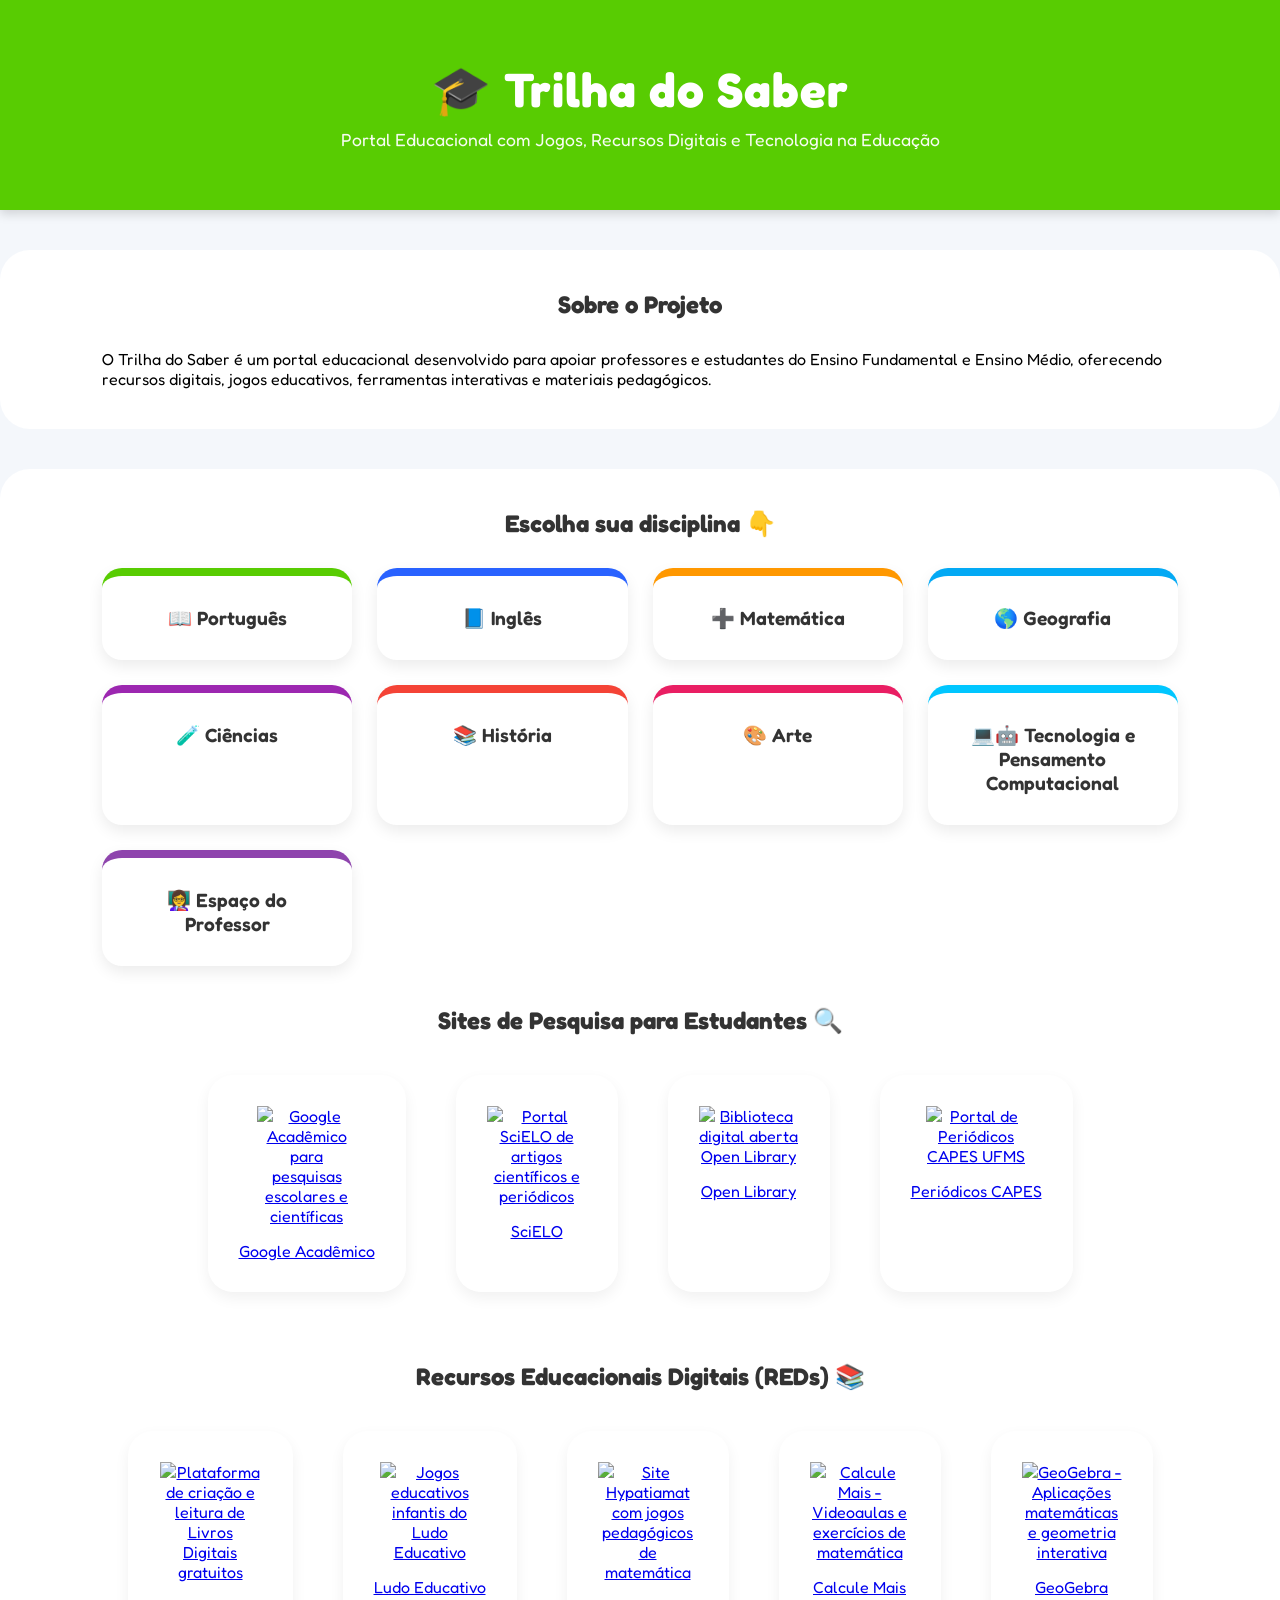
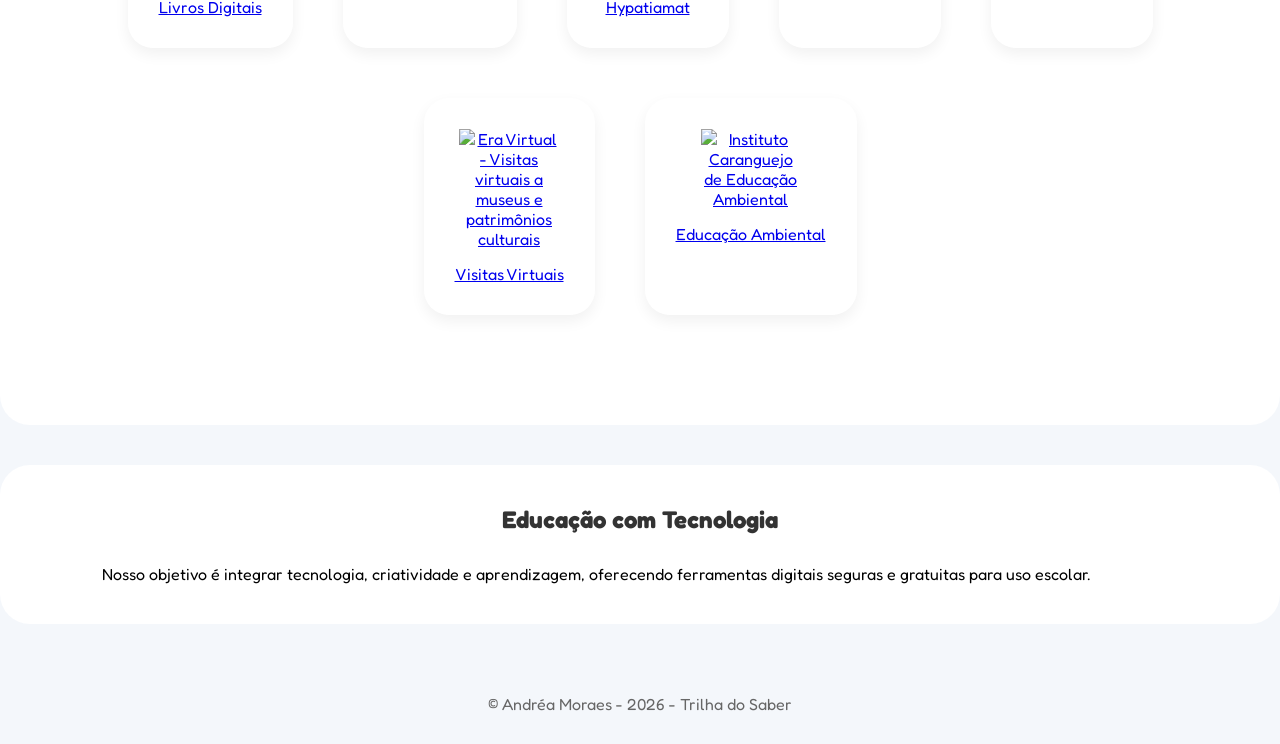
==== index.html @ 9a9b49f4 "Update index.html" ====
<!DOCTYPE html>
<html lang="pt-br">

<head>
    <meta charset="UTF-8">
    <meta name="viewport" content="width=device-width, initial-scale=1.0">

    <title>Trilha do Saber | Jogos Educativos e Recursos para Professores</title>

    <meta name="description" content="Portal educacional Trilha do Saber com jogos educativos, recursos digitais e ferramentas interativas para Ensino Fundamental e Ensino Médio.">
    <meta name="keywords" content="ensino fundamental, ensino medio, jogos educativos, recursos digitais, tecnologia na educação, atividades escolares, portal educacional, materiais pedagogicos">
    <meta name="author" content="Andréa Moraes">

    <!-- Open Graph para redes sociais e WhatsApp -->
    <meta property="og:title" content="Trilha do Saber - Portal Educacional">
    <meta property="og:description" content="Jogos educativos, recursos digitais e tecnologia para professores e alunos do Ensino Fundamental e Médio.">
    <meta property="og:type" content="website">

    <meta name="robots" content="index, follow">

    <link href="https://fonts.googleapis.com/css2?family=Fredoka:wght@400;600&display=swap" rel="stylesheet">
    <link rel="stylesheet" href="style.css">
</head>
  
<body>

<header>
    <h1>🎓 Trilha do Saber</h1>
    <p>Portal Educacional com Jogos, Recursos Digitais e Tecnologia na Educação</p>
</header>

<main> <!-- Adicionado para melhorar a semântica do HTML -->
    <section>
        <h2>Sobre o Projeto</h2>
        <p>
            O Trilha do Saber é um portal educacional desenvolvido para apoiar
            professores e estudantes do Ensino Fundamental e Ensino Médio,
            oferecendo recursos digitais, jogos educativos, ferramentas interativas
            e materiais pedagógicos.
        </p>
    </section>
      
    <section>
        <h2>Escolha sua disciplina 👇</h2>

        <div class="disciplinas">
            <a href="portugues.html" class="botao portugues">📖 Português</a>
            <a href="ingles.html" class="botao ingles">📘 Inglês</a>
            <a href="matematica.html" class="botao matematica">➕ Matemática</a>
            <a href="geografia.html" class="botao geografia">🌎 Geografia</a>
            <a href="ciencias.html" class="botao ciencias">🧪 Ciências</a>
            <a href="historia.html" class="botao historia">📚 História</a>
            <a href="arte.html" class="botao arte">🎨 Arte</a>
            <a href="tecnologia.html" class="botao tecnologia">💻🤖 Tecnologia e Pensamento Computacional</a>
            <a href="professor.html" class="botao professor">👩‍🏫 Espaço do Professor</a>
        </div>

        <h2>Sites de Pesquisa para Estudantes 🔍</h2>

        <div class="recursos">
            <a href="https://scholar.google.com.br/?hl=pt" target="_blank" rel="noopener noreferrer" class="card">
                <img src="img/google.png" alt="Google Acadêmico para pesquisas escolares e científicas">
                <p>Google Acadêmico</p>
            </a>

            <a href="https://www.scielo.org/pt-br/" target="_blank" rel="noopener noreferrer" class="card">
                <img src="img/scielo.png" alt="Portal SciELO de artigos científicos e periódicos">
                <p>SciELO</p>
            </a> 

            <a href="https://openlibrary.org/" target="_blank" rel="noopener noreferrer" class="card">
                <img src="img/open.png" alt="Biblioteca digital aberta Open Library">
                <p>Open Library</p>
            </a> 

            <a href="https://bibliotecas.ufms.br/acervos/periodicos-capes/" target="_blank" rel="noopener noreferrer" class="card">
                <img src="img/periodicos.png" alt="Portal de Periódicos CAPES UFMS">
                <p>Periódicos CAPES</p>
            </a> 
        </div>

        <h2>Recursos Educacionais Digitais (REDs) 📚</h2>

        <div class="recursos">
            <a href="https://www.livrosdigitais.org.br/" target="_blank" rel="noopener noreferrer" class="card">
                <img src="img/livros.png" alt="Plataforma de criação e leitura de Livros Digitais gratuitos">
                <p>Livros Digitais</p>
            </a>

            <a href="https://www.ludoeducativo.com.br/pt/" target="_blank" rel="noopener noreferrer" class="card">
                <img src="img/ludo.png" alt="Jogos educativos infantis do Ludo Educativo">
                <p>Ludo Educativo</p>
            </a> 

            <a href="https://www.hypatiamat.com/index.php/" target="_blank" rel="noopener noreferrer" class="card">
                <img src="img/mat.png" alt="Site Hypatiamat com jogos pedagógicos de matemática">
                <p>Hypatiamat</p>
            </a> 

            <a href="https://calculemais.com.br/" target="_blank" rel="noopener noreferrer" class="card">
                <img src="img/calcule.png" alt="Calcule Mais - Videoaulas e exercícios de matemática">
                <p>Calcule Mais</p>
            </a> 

            <a href="https://www.geogebra.org/" target="_blank" rel="noopener noreferrer" class="card">
                <img src="img/geogebra.png" alt="GeoGebra - Aplicações matemáticas e geometria interativa">
                <p>GeoGebra</p>
            </a> 

            <a href="https://www.eravirtual.org/" target="_blank" rel="noopener noreferrer" class="card">
                <img src="img/virtual.png" alt="Era Virtual - Visitas virtuais a museus e patrimônios culturais">
                <p>Visitas Virtuais</p>
            </a> 

            <a href="https://www.caranguejo.org.br/" target="_blank" rel="noopener noreferrer" class="card">
                <img src="img/caranguejo.png" alt="Instituto Caranguejo de Educação Ambiental">
                <p>Educação Ambiental</p>
            </a> 
        </div>
    </section>

    <section>
        <h2>Educação com Tecnologia</h2>
        <p>
            Nosso objetivo é integrar tecnologia, criatividade e aprendizagem,
            oferecendo ferramentas digitais seguras e gratuitas para uso escolar.
        </p>
    </section>
</main>
  
<footer>
    <p>© Andréa Moraes - 2026 - Trilha do Saber</p>
</footer>

</body>
</html>
---- style.css ----
/* =======================================================
   RESET GERAL
   Remove margens padrão e define fonte principal
======================================================= */

*{
    margin:0;
    padding:0;
    box-sizing:border-box;
    font-family:'Fredoka', sans-serif;
}

body{
    background:#f4f7fb;
}


/* =======================================================
   HEADER (TOPO DA PÁGINA)
======================================================= */

header{
    background:#58cc02; /* verde Duolingo */
    color:white;
    text-align:center;
    padding:60px 20px;
    box-shadow:0 4px 10px rgba(0,0,0,0.15);
}

header h1{
    font-size:3rem;
    font-weight:900;
    letter-spacing:1px;
    margin-bottom:10px;
}

header p{
    font-size:1.1rem;
    opacity:0.95;
}


/* =======================================================
   SEÇÕES GERAIS
======================================================= */

section{
    padding:40px 8%;
    background:white;
    border-radius:30px;
    margin:40px auto;
}

h2{
    margin-bottom:30px;
    text-align:center;
    color:#333;
}


/* =======================================================
   GRID DAS DISCIPLINAS (PÁGINA INICIAL)
======================================================= */

.disciplinas{
    display:grid;
    grid-template-columns:repeat(auto-fit,minmax(220px,1fr));
    gap:25px;
    margin-bottom:40px;
}

.botao{
    display:block;
    background:white;
    padding:30px;
    border-radius:20px;
    text-align:center;
    cursor:pointer;
    transition:0.3s;
    box-shadow:0 6px 15px rgba(0,0,0,0.08);
    font-size:1.2rem;
    font-weight:600;
    text-decoration:none;
    color:#333;
}

.botao:hover{
    transform:translateY(-6px);
    box-shadow:0 12px 25px rgba(0,0,0,0.15);
}


/* =======================================================
   FAIXA COLORIDA SUPERIOR DOS BOTÕES (PÁGINA INICIAL)
======================================================= */

.portugues{ border-top:8px solid #58cc02; }/*  Português */
.matematica{ border-top:8px solid #ff9800; }/* Matemática */
.geografia{ border-top:8px solid #03a9f4; }/*  Geografia */
.ciencias{ border-top:8px solid #9c27b0; }/*  Ciências */
.historia{ border-top:8px solid #f44336; }/*  História */
.arte{ border-top:8px solid #e91e63; }/* Arte */
.ingles{ border-top:8px solid #2962ff; } /* Azul Inglês */
.tecnologia{ border-top:8px solid #00c6ff; }  /* Tecnologia */
.professor{ border-top:8px solid #8e44ad; /* Espaço do Professor */
}
 

/* =======================================================
   LINKS INTERNOS DAS DISCIPLINAS
======================================================= */

.links{
    display:flex;
    flex-direction:column;
    gap:12px;
}

.links a{
    background:#00c6ff;
    padding:10px 14px;
    border-radius:15px;
    text-decoration:none;
    transition:0.3s;
    display:block;
}


.links a small{
    font-weight:400;
    font-size:0.8rem;
    display:block;
}


.titulo-link{
    display:block;
    font-weight:700;
    font-size:0.95rem;
    margin-bottom:3px;
    color:#003c8f;
}

.descricao-link{
    display:block;
    font-size:0.75rem;
    opacity:0.9;
    color:white;
}

/* =======================================================
   CORES AUTOMÁTICAS POR DISCIPLINA
   (funciona com <body class="nome-da-disciplina">)
======================================================= */


/* ---------- COR DO HEADER ---------- */

body.portugues header{ background:#58cc02; color:white; }
body.matematica header{ background:#ff9800; color:white; }
body.geografia header{ background:#03a9f4; color:white; }
body.ciencias header{ background:#9c27b0; color:white; }
body.historia header{ background:#f44336; color:white; }
body.arte header{ background:#e91e63; color:white; }
body.ingles header{ background:#2962ff; color:white; }
body.tecnologia header{
    background:linear-gradient(135deg,#00c6ff,#7ee8fa);
    color:#003344; }
body.professor header{
    background:#8e44ad;
    color:white; }


/* ---------- COR DOS BOTÕES INTERNOS ---------- */

/* =======================================================
   CORES POR SEÇÃO (DENTRO DA MATEMÁTICA)
======================================================= */

/* JOGOS E ATIVIDADES */
body.matematica .categoria.jogos {
    border-top: 8px solid #ff9800;
}

body.matematica .categoria.jogos .links a {
    background: #ff9800;
}

body.matematica .categoria.jogos .links a:hover {
    background: #e68900;
}


/* TABUADA */
body.matematica .categoria.tabuada {
    border-top: 8px solid #4caf50;
}

body.matematica .categoria.tabuada .links a {
    background: #4caf50;
}

body.matematica .categoria.tabuada .links a:hover {
    background: #3d8b40;
}


/* SEQUÊNCIA NUMÉRICA */
body.matematica .categoria.sequencia {
    border-top: 8px solid #2196f3;
}

body.matematica .categoria.sequencia .links a {
    background: #2196f3;
}

body.matematica .categoria.sequencia .links a:hover {
    background: #1976d2;
}


/* TÍTULOS COLORIDOS (opcional, mas recomendado) */
body.matematica .categoria.jogos h3 { color: #ff9800; }
body.matematica .categoria.tabuada h3 { color: #4caf50; }
body.matematica .categoria.sequencia h3 { color: #2196f3; }

body.portugues .links a{ background:#58cc02; }
body.portugues .links a:hover{ background:#46a302; }

body.matematica .links a{ background:#ff9800; }
body.matematica .links a:hover{ background:#e68900; }

body.geografia .links a{ background:#03a9f4; }
body.geografia .links a:hover{ background:#0288d1; }

body.ciencias .links a{ background:#9c27b0; }
body.ciencias .links a:hover{ background:#7b1fa2; }

body.historia .links a{ background:#f44336; }
body.historia .links a:hover{ background:#d32f2f; }

body.arte .links a{ background:#e91e63; }
body.arte .links a:hover{ background:#c2185b; }

body.ingles .links a{ background:#2962ff; }
body.ingles .links a:hover{ background:#0039cb; }

body.tecnologia .links a{ 
    background:#00c6ff; 
}

body.tecnologia .links a:hover{ 
    background:#0093c4; 
}

body.professor .links a{
    background:#8e44ad;
}

body.professor .links a:hover{
    background:#6a1b9a;
}

/* =======================================================
   FERRAMENTAS INTERATIVAS (CARDS)
======================================================= */

.ferramentas{
    display:flex;
    justify-content:center;
    gap:50px;
    margin-top:30px;
    margin-bottom:70px;
    flex-wrap:wrap;
}

/* =======================================================
   CARD MODERNO (combinando os dois estilos)
======================================================= */
.card {
    background: rgba(255, 255, 255, 0.08); /* fundo semi-transparente */
    backdrop-filter: blur(10px);          /* desfoque do fundo atrás do card */
    border-radius: 25px;                  /* cantos arredondados */
    padding: 30px;                         /* espaço interno do card */
    text-align: center;                     /* centraliza texto e conteúdo */
    transition: 0.3s;                       /* animação suave em hover */
    border: 1px solid rgba(255,255,255,0.1); /* borda leve transparente */
    display: flex;                          /* flexbox para organizar conteúdo verticalmente */
    flex-direction: column;                 /* itens do card em coluna */
    align-items: center;                    /* centraliza horizontalmente os itens */
    box-shadow: 0 6px 15px rgba(0,0,0,0.06); /* sombra sutil para profundidade */
}

/* =======================================================
   EFEITO HOVER DO CARD
======================================================= */
.card:hover {
    transform: translateY(-10px) scale(1.02); /* levanta e aumenta levemente */
    background: rgba(255,255,255,0.15);       /* aumenta opacidade do fundo ao passar o mouse */
}

/* =======================================================
   ÍCONE DO CARD (usando <span>)
======================================================= */
.card span { 
    font-size: 3rem;    /* tamanho grande do ícone */
    display: block;     /* transforma em bloco para ocupar linha inteira */
    margin-bottom: 15px; /* espaço entre ícone e título */
}

/* =======================================================
   IMAGENS DENTRO DO CARD (opcional, se houver <img>)
======================================================= */
.card img {
    width: 100px;       /* largura fixa da imagem */
    margin-bottom: 15px; /* espaço entre imagem e título */
}

/* =======================================================
   TÍTULO DO CARD (<h3>)
======================================================= */
.card h3 {
    margin-bottom: 10px; /* espaço entre título e links */
    font-size: 1.2rem;   /* tamanho do texto do título */
    font-weight: 600;    /* negrito leve para destaque */
}




/* =======================================================
   RECURSOS EDUCACIONAIS DIGITAIS (REDs)
   Mantém o mesmo padrão visual
======================================================= */

.recursos{
    display:flex;
    justify-content:center;
    gap:50px;
    margin-top:40px;
    margin-bottom:70px;
    flex-wrap:wrap;
}



/* =======================================================
   CARDS DE MAPAS (VERSÃO OTIMIZADA)
======================================================= */

.cards-mapas{
    display:flex;
    gap:20px;
    flex-wrap:wrap;
    justify-content:center;
    margin-top:15px;
}

/* CARD INDIVIDUAL */
.card-mapa{
    background:#fff;
    padding:15px;
    border-radius:15px;
    box-shadow:0 8px 20px rgba(0,0,0,0.08);
    width:300px;
    text-align:center;
    transition:0.3s;
}

.card-mapa:hover{
    transform:translateY(-8px);
    box-shadow:0 15px 30px rgba(0,0,0,0.18);
}

/* IMAGEM DO CARD */
.card-mapa img{
    width:100%;
    border-radius:10px;
    margin-bottom:10px;
}

/* TÍTULO DO CARD */
.card-mapa h4{
    margin-bottom:10px;
    color:#333;
    font-size:1.1rem;
}

/* =======================================================
   BOTÃO DE DOWNLOAD (ESTILO MODERNO)
======================================================= */

.botao-download{
    display:inline-block;
    margin-top:10px;
    padding:12px 18px;
    background:linear-gradient(135deg,#03a9f4,#0288d1);
    color:#fff;
    border-radius:30px;
    text-decoration:none;
    font-weight:bold;
    transition:0.3s;
    box-shadow:0 5px 15px rgba(3,169,244,0.3);
}

.botao-download:hover{
    transform:scale(1.05);
    background:linear-gradient(135deg,#0288d1,#01579b);
}


/* =======================================================
   FOOTER
======================================================= */

footer{
    text-align:center;
    padding:30px;
    color:#666;
}



/* =======================================================
   AJUSTES PARA CELULAR
======================================================= */

@media (max-width:600px){

    header h1{
        font-size:2rem;
    }

    section{
        padding:30px 5%;
    }

    .botao{
        padding:20px;
        font-size:1rem;
    }

}
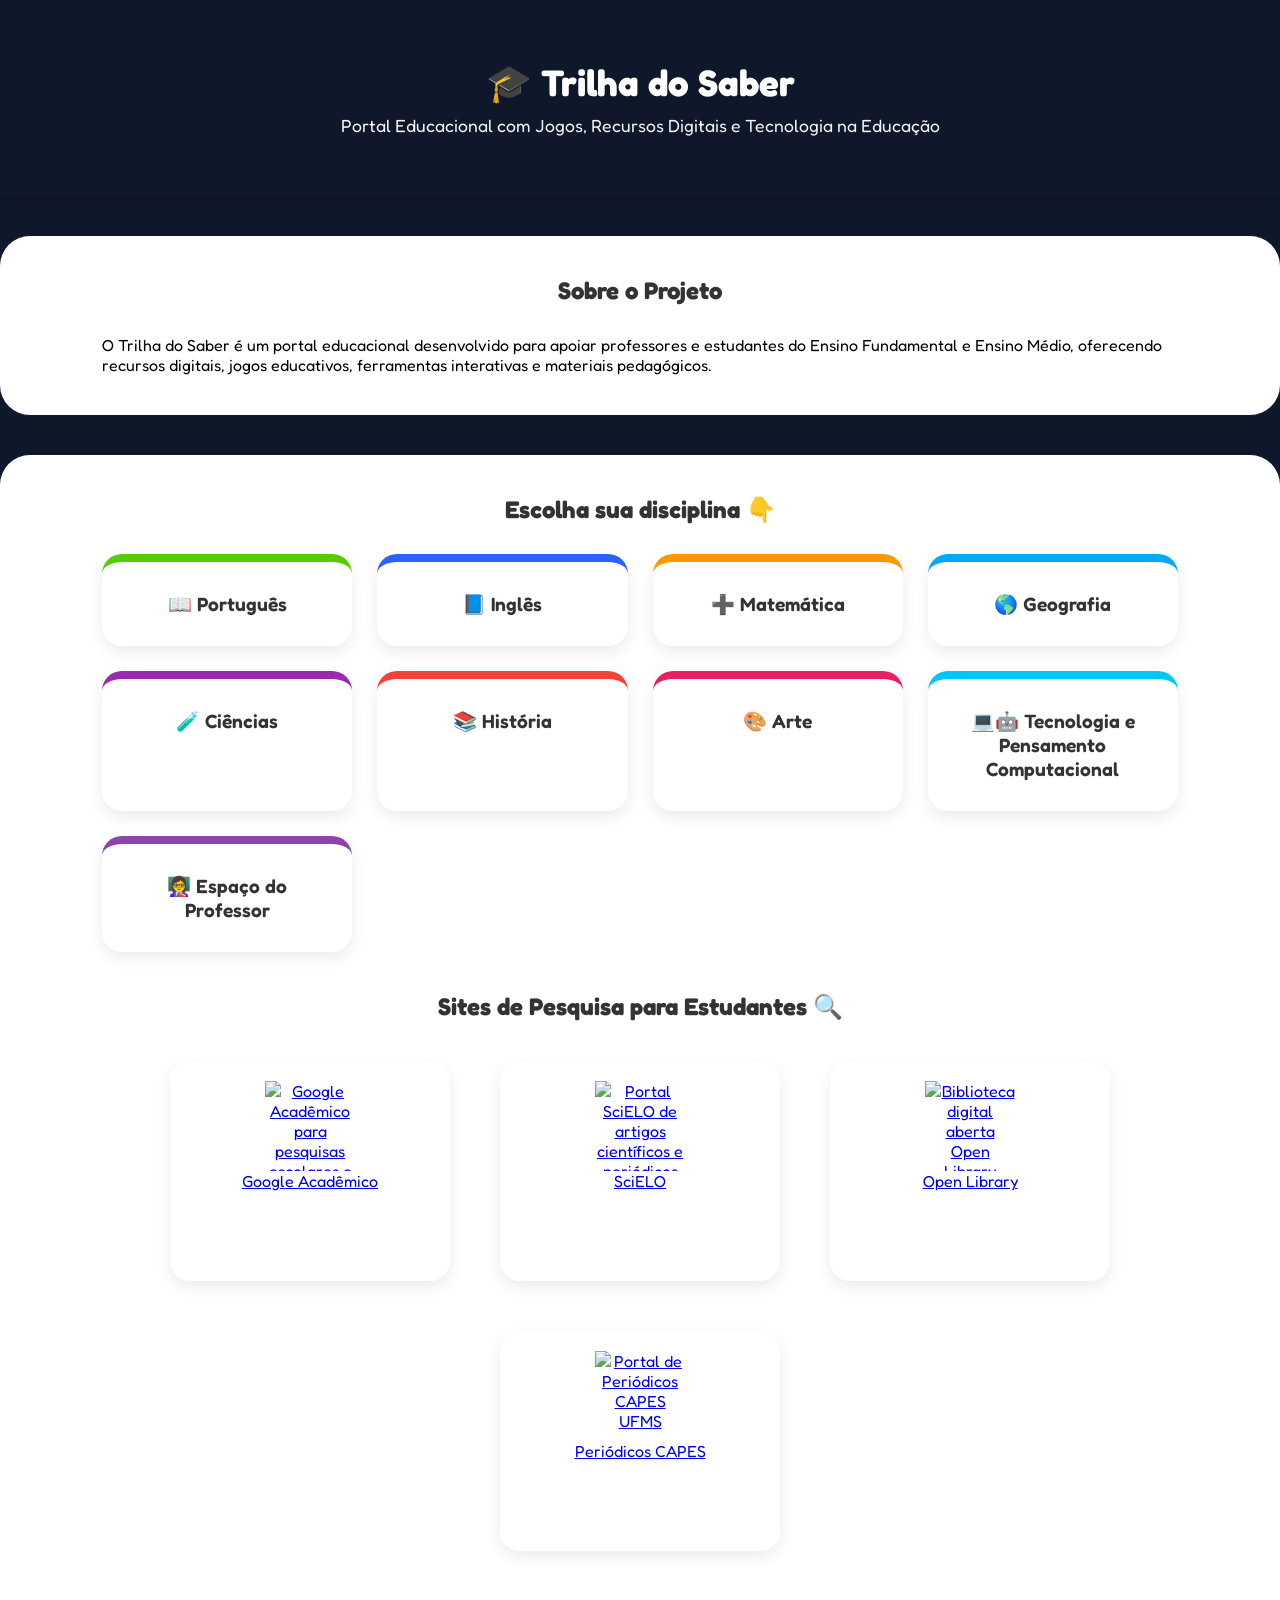
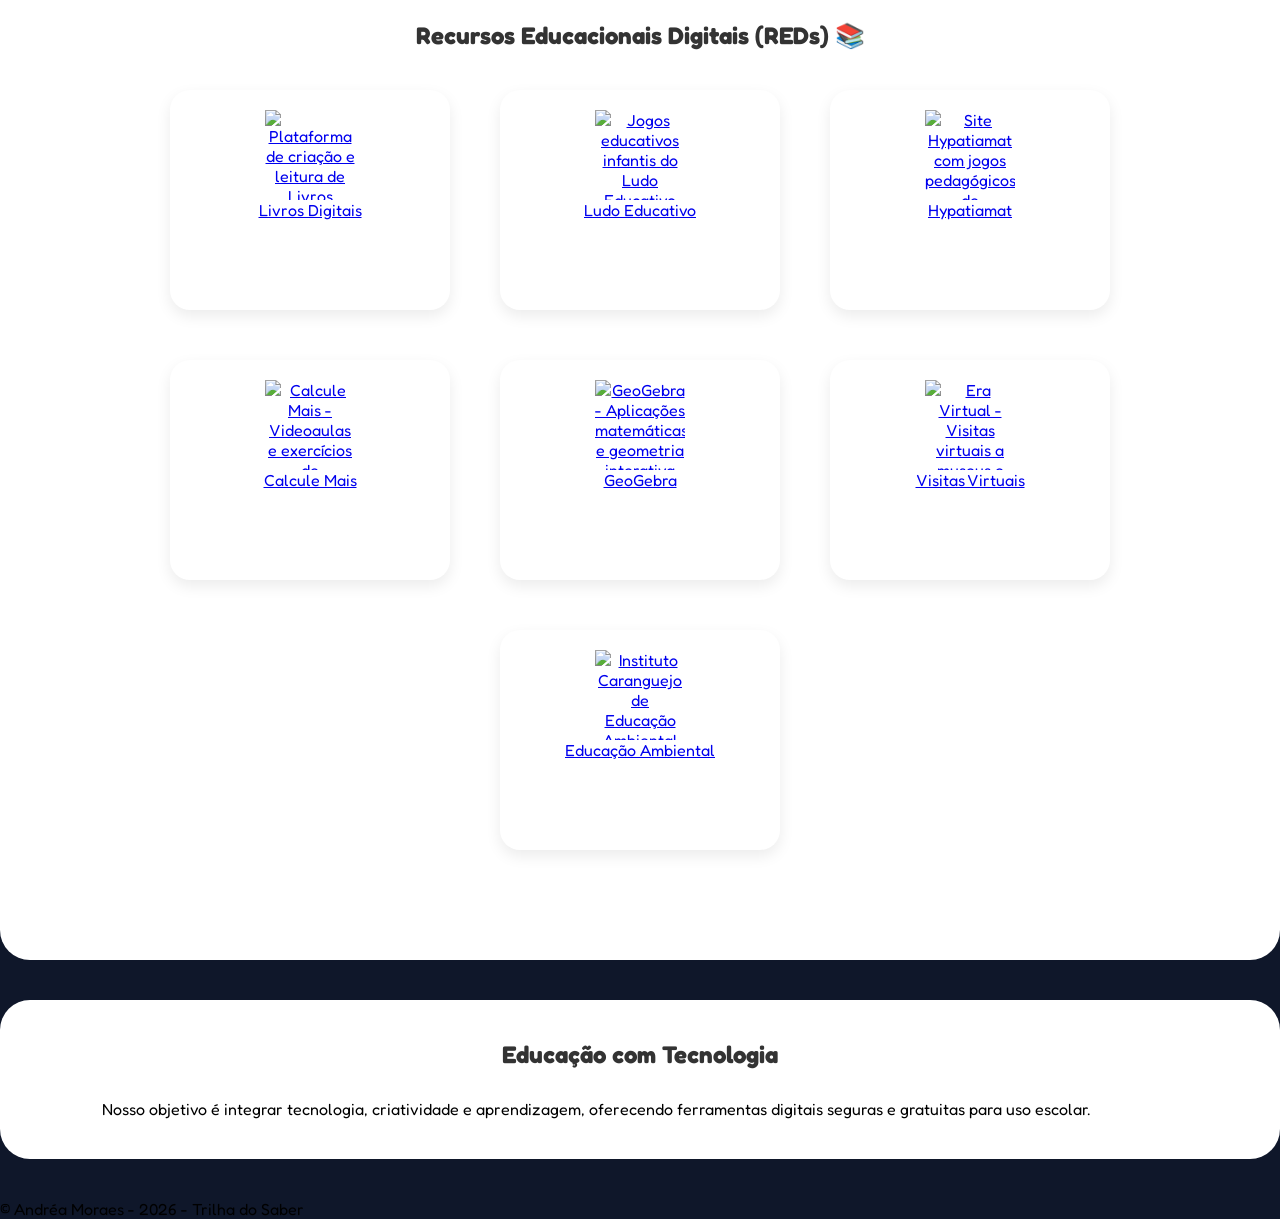
==== commit 88128d4f: "Update index.html" ====
--- a/index.html
+++ b/index.html
@@ -119,13 +119,14 @@
         </div>
     </section>
 
-    <section>
-        <h2>Educação com Tecnologia</h2>
-        <p>
-            Nosso objetivo é integrar tecnologia, criatividade e aprendizagem,
-            oferecendo ferramentas digitais seguras e gratuitas para uso escolar.
-        </p>
-    </section>
+  <section>
+    <h2>Educação com Tecnologia</h2>
+    <p class="texto-centralizado">
+        Nosso objetivo é integrar tecnologia, criatividade e aprendizagem,
+        oferecendo ferramentas digitais seguras e gratuitas para uso escolar.
+    </p>
+</section>
+    
 </main>
   
 <footer>
--- a/style.css
+++ b/style.css
@@ -1,443 +1,281 @@
 /* =======================================================
-   RESET GERAL
-   Remove margens padrão e define fonte principal
-======================================================= */
-
-*{
-    margin:0;
-    padding:0;
-    box-sizing:border-box;
-    font-family:'Fredoka', sans-serif;
-}
-
-body{
-    background:#f4f7fb;
-}
-
-
-/* =======================================================
-   HEADER (TOPO DA PÁGINA)
-======================================================= */
-
-header{
-    background:#58cc02; /* verde Duolingo */
-    color:white;
-    text-align:center;
-    padding:60px 20px;
-    box-shadow:0 4px 10px rgba(0,0,0,0.15);
-}
-
-header h1{
-    font-size:3rem;
-    font-weight:900;
-    letter-spacing:1px;
-    margin-bottom:10px;
-}
-
-header p{
-    font-size:1.1rem;
-    opacity:0.95;
-}
-
-
-/* =======================================================
-   SEÇÕES GERAIS
-======================================================= */
-
-section{
-    padding:40px 8%;
-    background:white;
-    border-radius:30px;
-    margin:40px auto;
-}
-
-h2{
-    margin-bottom:30px;
-    text-align:center;
-    color:#333;
-}
-
-
-/* =======================================================
-   GRID DAS DISCIPLINAS (PÁGINA INICIAL)
-======================================================= */
-
-.disciplinas{
-    display:grid;
-    grid-template-columns:repeat(auto-fit,minmax(220px,1fr));
-    gap:25px;
-    margin-bottom:40px;
-}
-
-.botao{
-    display:block;
-    background:white;
-    padding:30px;
-    border-radius:20px;
-    text-align:center;
-    cursor:pointer;
-    transition:0.3s;
-    box-shadow:0 6px 15px rgba(0,0,0,0.08);
-    font-size:1.2rem;
-    font-weight:600;
-    text-decoration:none;
-    color:#333;
-}
-
-.botao:hover{
-    transform:translateY(-6px);
-    box-shadow:0 12px 25px rgba(0,0,0,0.15);
-}
-
-
-/* =======================================================
-   FAIXA COLORIDA SUPERIOR DOS BOTÕES (PÁGINA INICIAL)
-======================================================= */
-
-.portugues{ border-top:8px solid #58cc02; }/*  Português */
-.matematica{ border-top:8px solid #ff9800; }/* Matemática */
-.geografia{ border-top:8px solid #03a9f4; }/*  Geografia */
-.ciencias{ border-top:8px solid #9c27b0; }/*  Ciências */
-.historia{ border-top:8px solid #f44336; }/*  História */
-.arte{ border-top:8px solid #e91e63; }/* Arte */
-.ingles{ border-top:8px solid #2962ff; } /* Azul Inglês */
-.tecnologia{ border-top:8px solid #00c6ff; }  /* Tecnologia */
-.professor{ border-top:8px solid #8e44ad; /* Espaço do Professor */
-}
- 
-
-/* =======================================================
-   LINKS INTERNOS DAS DISCIPLINAS
-======================================================= */
-
-.links{
-    display:flex;
-    flex-direction:column;
-    gap:12px;
-}
-
-.links a{
-    background:#00c6ff;
-    padding:10px 14px;
-    border-radius:15px;
-    text-decoration:none;
-    transition:0.3s;
-    display:block;
-}
-
-
-.links a small{
-    font-weight:400;
-    font-size:0.8rem;
-    display:block;
-}
-
-
-.titulo-link{
-    display:block;
-    font-weight:700;
-    font-size:0.95rem;
-    margin-bottom:3px;
-    color:#003c8f;
-}
-
-.descricao-link{
-    display:block;
-    font-size:0.75rem;
-    opacity:0.9;
-    color:white;
-}
-
-/* =======================================================
-   CORES AUTOMÁTICAS POR DISCIPLINA
-   (funciona com <body class="nome-da-disciplina">)
-======================================================= */
-
-
-/* ---------- COR DO HEADER ---------- */
-
-body.portugues header{ background:#58cc02; color:white; }
-body.matematica header{ background:#ff9800; color:white; }
-body.geografia header{ background:#03a9f4; color:white; }
-body.ciencias header{ background:#9c27b0; color:white; }
-body.historia header{ background:#f44336; color:white; }
-body.arte header{ background:#e91e63; color:white; }
-body.ingles header{ background:#2962ff; color:white; }
-body.tecnologia header{
-    background:linear-gradient(135deg,#00c6ff,#7ee8fa);
-    color:#003344; }
-body.professor header{
-    background:#8e44ad;
-    color:white; }
-
-
-/* ---------- COR DOS BOTÕES INTERNOS ---------- */
-
-/* =======================================================
-   CORES POR SEÇÃO (DENTRO DA MATEMÁTICA)
-======================================================= */
-
-/* JOGOS E ATIVIDADES */
-body.matematica .categoria.jogos {
-    border-top: 8px solid #ff9800;
-}
-
-body.matematica .categoria.jogos .links a {
-    background: #ff9800;
-}
-
-body.matematica .categoria.jogos .links a:hover {
-    background: #e68900;
-}
-
-
-/* TABUADA */
-body.matematica .categoria.tabuada {
-    border-top: 8px solid #4caf50;
-}
-
-body.matematica .categoria.tabuada .links a {
-    background: #4caf50;
-}
-
-body.matematica .categoria.tabuada .links a:hover {
-    background: #3d8b40;
-}
-
-
-/* SEQUÊNCIA NUMÉRICA */
-body.matematica .categoria.sequencia {
-    border-top: 8px solid #2196f3;
-}
-
-body.matematica .categoria.sequencia .links a {
-    background: #2196f3;
-}
-
-body.matematica .categoria.sequencia .links a:hover {
-    background: #1976d2;
-}
-
-
-/* TÍTULOS COLORIDOS (opcional, mas recomendado) */
-body.matematica .categoria.jogos h3 { color: #ff9800; }
-body.matematica .categoria.tabuada h3 { color: #4caf50; }
-body.matematica .categoria.sequencia h3 { color: #2196f3; }
-
-body.portugues .links a{ background:#58cc02; }
-body.portugues .links a:hover{ background:#46a302; }
-
-body.matematica .links a{ background:#ff9800; }
-body.matematica .links a:hover{ background:#e68900; }
-
-body.geografia .links a{ background:#03a9f4; }
-body.geografia .links a:hover{ background:#0288d1; }
-
-body.ciencias .links a{ background:#9c27b0; }
-body.ciencias .links a:hover{ background:#7b1fa2; }
-
-body.historia .links a{ background:#f44336; }
-body.historia .links a:hover{ background:#d32f2f; }
-
-body.arte .links a{ background:#e91e63; }
-body.arte .links a:hover{ background:#c2185b; }
-
-body.ingles .links a{ background:#2962ff; }
-body.ingles .links a:hover{ background:#0039cb; }
-
-body.tecnologia .links a{ 
-    background:#00c6ff; 
-}
-
-body.tecnologia .links a:hover{ 
-    background:#0093c4; 
-}
-
-body.professor .links a{
-    background:#8e44ad;
-}
-
-body.professor .links a:hover{
-    background:#6a1b9a;
-}
-
-/* =======================================================
-   FERRAMENTAS INTERATIVAS (CARDS)
-======================================================= */
-
-.ferramentas{
-    display:flex;
-    justify-content:center;
-    gap:50px;
-    margin-top:30px;
-    margin-bottom:70px;
-    flex-wrap:wrap;
-}
-
-/* =======================================================
-   CARD MODERNO (combinando os dois estilos)
-======================================================= */
+   DESIGN SYSTEM (VARIÁVEIS)
+======================================================= */
+
+:root {
+    --portugues: #58cc02;
+    --matematica: #ff9800;
+    --geografia: #03a9f4;
+    --ciencias: #9c27b0;
+    --historia: #f44336;
+    --arte: #e91e63;
+    --ingles: #2962ff;
+    --tecnologia: #00c6ff;
+    --professor: #8e44ad;
+
+    --text-dark: #333;
+    --text-light: #fff;
+    --bg: #0f172a;
+    --card-shadow: 0 6px 15px rgba(0,0,0,0.08);
+}
+
+/* =======================================================
+   RESET
+======================================================= */
+
+* {
+    margin: 0;
+    padding: 0;
+    box-sizing: border-box;
+    font-family: 'Fredoka', sans-serif;
+}
+
+body {
+    background: var(--bg);
+}
+
+/* =======================================================
+   HEADER
+======================================================= */
+
+header {
+    color: var(--text-light);
+    text-align: center;
+    padding: 60px 20px;
+    box-shadow: 0 4px 10px rgba(0,0,0,0.15);
+}
+
+header h1 {
+    margin-bottom: 10px;
+    font-size: 2.3rem;
+}
+
+header p {
+    font-size: 1.1rem;
+    opacity: 0.95;
+}
+
+/* cores dinâmicas do header */
+body.portugues header { background: var(--portugues); }
+body.matematica header { background: var(--matematica); }
+body.geografia header { background: var(--geografia); }
+body.ciencias header { background: var(--ciencias); }
+body.historia header { background: var(--historia); }
+body.arte header { background: var(--arte); }
+body.ingles header { background: var(--ingles); }
+body.tecnologia header {
+    background: linear-gradient(135deg, var(--tecnologia), #7ee8fa);
+    color: #003344;
+}
+body.professor header { background: var(--professor); }
+
+/* =======================================================
+   INTRO SEO
+======================================================= */
+
+.intro-seo {
+    max-width: 850px;
+    margin: 30px auto 40px;
+    padding: 0 20px;
+    text-align: center;
+    font-size: 17px;
+    line-height: 1.7;
+    color: #555;
+}
+
+/* =======================================================
+   SEÇÕES
+======================================================= */
+
+section {
+    padding: 40px 8%;
+    background: #fff;
+    border-radius: 30px;
+    margin: 40px auto;
+}
+
+h2 {
+    margin-bottom: 30px;
+    text-align: center;
+    color: var(--text-dark);
+}
+
+/* =======================================================
+   GRID DISCIPLINAS
+======================================================= */
+
+.disciplinas {
+    display: grid;
+    grid-template-columns: repeat(auto-fit, minmax(220px, 1fr));
+    gap: 25px;
+    margin-bottom: 40px;
+}
+
+/* BOTÃO PRINCIPAL */
+.botao {
+    display: block;
+    background: #fff;
+    padding: 30px;
+    border-radius: 20px;
+    text-align: center;
+    cursor: pointer;
+    transition: 0.3s;
+    box-shadow: var(--card-shadow);
+    font-size: 1.2rem;
+    font-weight: 600;
+    text-decoration: none;
+    color: var(--text-dark);
+}
+
+.botao:hover {
+    transform: translateY(-6px);
+    box-shadow: 0 12px 25px rgba(0,0,0,0.15);
+}
+
+/* faixas coloridas */
+.portugues { border-top: 8px solid var(--portugues); }
+.matematica { border-top: 8px solid var(--matematica); }
+.geografia { border-top: 8px solid var(--geografia); }
+.ciencias { border-top: 8px solid var(--ciencias); }
+.historia { border-top: 8px solid var(--historia); }
+.arte { border-top: 8px solid var(--arte); }
+.ingles { border-top: 8px solid var(--ingles); }
+.tecnologia { border-top: 8px solid var(--tecnologia); }
+.professor { border-top: 8px solid var(--professor); }
+
+/* =======================================================
+   LINKS
+======================================================= */
+
+.links {
+    display: flex;
+    flex-wrap: wrap;
+    gap: 12px;
+}
+
+.links a {
+    display: inline-block;
+    padding: 12px 18px;
+    border-radius: 15px;
+    text-decoration: none;
+    color: #fff;
+    font-weight: 600;
+    transition: .3s;
+}
+
+/* =======================================================
+   CORES DOS LINKS POR MATÉRIA (SIMPLIFICADO)
+======================================================= */
+
+body.portugues .links a { background: var(--portugues); }
+body.matematica .links a { background: var(--matematica); }
+body.geografia .links a { background: var(--geografia); }
+body.ciencias .links a { background: var(--ciencias); }
+body.historia .links a { background: var(--historia); }
+body.arte .links a { background: var(--arte); }
+body.ingles .links a { background: var(--ingles); }
+body.tecnologia .links a { background: var(--tecnologia); }
+body.professor .links a { background: var(--professor); }
+
+/* hover global */
+.links a:hover {
+    filter: brightness(0.85);
+}
+
+/* =======================================================
+   CATEGORIAS (MATEMÁTICA EXEMPLO)
+======================================================= */
+
+body.matematica .categoria {
+    background: #fff;
+    padding: 30px;
+    border-radius: 20px;
+    box-shadow: 0 10px 25px rgba(0,0,0,.08);
+    margin-bottom: 30px;
+}
+
+/* cores internas */
+body.matematica .categoria.jogos { border-top: 8px solid var(--matematica); }
+body.matematica .categoria.tabuada { border-top: 8px solid #4caf50; }
+body.matematica .categoria.sequencia { border-top: 8px solid #2196f3; }
+
+/* =======================================================
+   CARDS
+======================================================= */
+
+.ferramentas,
+.recursos {
+    display: flex;
+    justify-content: center;
+    gap: 50px;
+    flex-wrap: wrap;
+    margin: 40px 0 70px;
+}
+
 .card {
-    background: rgba(255, 255, 255, 0.08); /* fundo semi-transparente */
-    backdrop-filter: blur(10px);          /* desfoque do fundo atrás do card */
-    border-radius: 25px;                  /* cantos arredondados */
-    padding: 30px;                         /* espaço interno do card */
-    text-align: center;                     /* centraliza texto e conteúdo */
-    transition: 0.3s;                       /* animação suave em hover */
-    border: 1px solid rgba(255,255,255,0.1); /* borda leve transparente */
-    display: flex;                          /* flexbox para organizar conteúdo verticalmente */
-    flex-direction: column;                 /* itens do card em coluna */
-    align-items: center;                    /* centraliza horizontalmente os itens */
-    box-shadow: 0 6px 15px rgba(0,0,0,0.06); /* sombra sutil para profundidade */
-}
-
-/* =======================================================
-   EFEITO HOVER DO CARD
-======================================================= */
+    width: 280px;
+    min-height: 220px;
+    background: #fff;
+    border-radius: 20px;
+    padding: 20px;
+    text-align: center;
+    box-shadow: var(--card-shadow);
+    display: flex;
+    flex-direction: column;
+    align-items: center;
+}
+
 .card:hover {
-    transform: translateY(-10px) scale(1.02); /* levanta e aumenta levemente */
-    background: rgba(255,255,255,0.15);       /* aumenta opacidade do fundo ao passar o mouse */
-}
-
-/* =======================================================
-   ÍCONE DO CARD (usando <span>)
-======================================================= */
-.card span { 
-    font-size: 3rem;    /* tamanho grande do ícone */
-    display: block;     /* transforma em bloco para ocupar linha inteira */
-    margin-bottom: 15px; /* espaço entre ícone e título */
-}
-
-/* =======================================================
-   IMAGENS DENTRO DO CARD (opcional, se houver <img>)
-======================================================= */
-.card img {
-    width: 100px;       /* largura fixa da imagem */
-    margin-bottom: 15px; /* espaço entre imagem e título */
-}
-
-/* =======================================================
-   TÍTULO DO CARD (<h3>)
-======================================================= */
+    transform: translateY(-10px) scale(1.02);
+    background: rgba(255,255,255,0.15);
+}
+
+.card span {
+    font-size: 3rem;
+    margin-bottom: 15px;
+}
+
 .card h3 {
-    margin-bottom: 10px; /* espaço entre título e links */
-    font-size: 1.2rem;   /* tamanho do texto do título */
-    font-weight: 600;    /* negrito leve para destaque */
-}
-
-
-
-
-/* =======================================================
-   RECURSOS EDUCACIONAIS DIGITAIS (REDs)
-   Mantém o mesmo padrão visual
-======================================================= */
-
-.recursos{
-    display:flex;
-    justify-content:center;
-    gap:50px;
-    margin-top:40px;
-    margin-bottom:70px;
-    flex-wrap:wrap;
-}
-
-
-
-/* =======================================================
-   CARDS DE MAPAS (VERSÃO OTIMIZADA)
-======================================================= */
-
-.cards-mapas{
-    display:flex;
-    gap:20px;
-    flex-wrap:wrap;
-    justify-content:center;
-    margin-top:15px;
-}
-
-/* CARD INDIVIDUAL */
-.card-mapa{
-    background:#fff;
-    padding:15px;
-    border-radius:15px;
-    box-shadow:0 8px 20px rgba(0,0,0,0.08);
-    width:300px;
-    text-align:center;
-    transition:0.3s;
-}
-
-.card-mapa:hover{
-    transform:translateY(-8px);
-    box-shadow:0 15px 30px rgba(0,0,0,0.18);
-}
-
-/* IMAGEM DO CARD */
-.card-mapa img{
-    width:100%;
-    border-radius:10px;
-    margin-bottom:10px;
-}
-
-/* TÍTULO DO CARD */
-.card-mapa h4{
-    margin-bottom:10px;
-    color:#333;
-    font-size:1.1rem;
-}
-
-/* =======================================================
-   BOTÃO DE DOWNLOAD (ESTILO MODERNO)
-======================================================= */
-
-.botao-download{
-    display:inline-block;
-    margin-top:10px;
-    padding:12px 18px;
-    background:linear-gradient(135deg,#03a9f4,#0288d1);
-    color:#fff;
-    border-radius:30px;
-    text-decoration:none;
-    font-weight:bold;
-    transition:0.3s;
-    box-shadow:0 5px 15px rgba(3,169,244,0.3);
-}
-
-.botao-download:hover{
-    transform:scale(1.05);
-    background:linear-gradient(135deg,#0288d1,#01579b);
-}
-
-
-/* =======================================================
-   FOOTER
-======================================================= */
-
-footer{
-    text-align:center;
-    padding:30px;
-    color:#666;
-}
-
-
-
-/* =======================================================
-   AJUSTES PARA CELULAR
-======================================================= */
-
-@media (max-width:600px){
-
-    header h1{
-        font-size:2rem;
-    }
-
-    section{
-        padding:30px 5%;
-    }
-
-    .botao{
-        padding:20px;
-        font-size:1rem;
-    }
-
-}
+    font-size: 1.2rem;
+    margin-bottom: 10px;
+}
+
+.card img{
+    width: 90px !important;
+    height: 90px !important;
+    object-fit: contain;
+}
+
+/* =======================================================
+   MAPAS
+======================================================= */
+
+.cards-mapas {
+    display: flex;
+    gap: 20px;
+    flex-wrap: wrap;
+    justify-content: center;
+}
+
+.card-mapa {
+    background: #fff;
+    padding: 15px;
+    border-radius: 15px;
+    box-shadow: 0 8px 20px rgba(0,0,0,0.08);
+    width: 300px;
+    text-align: center;
+    transition: 0.3s;
+}
+
+.card-mapa:hover {
+    transform: translateY(-8px);
+    box-shadow: 0 15px 30px rgba(0,0,0,0.18);
+}
+
+.card-mapa img {
+    width: 100%;
+    border-radius: 10px;
+    margin-bottom: 10px;
+}
+
+/*
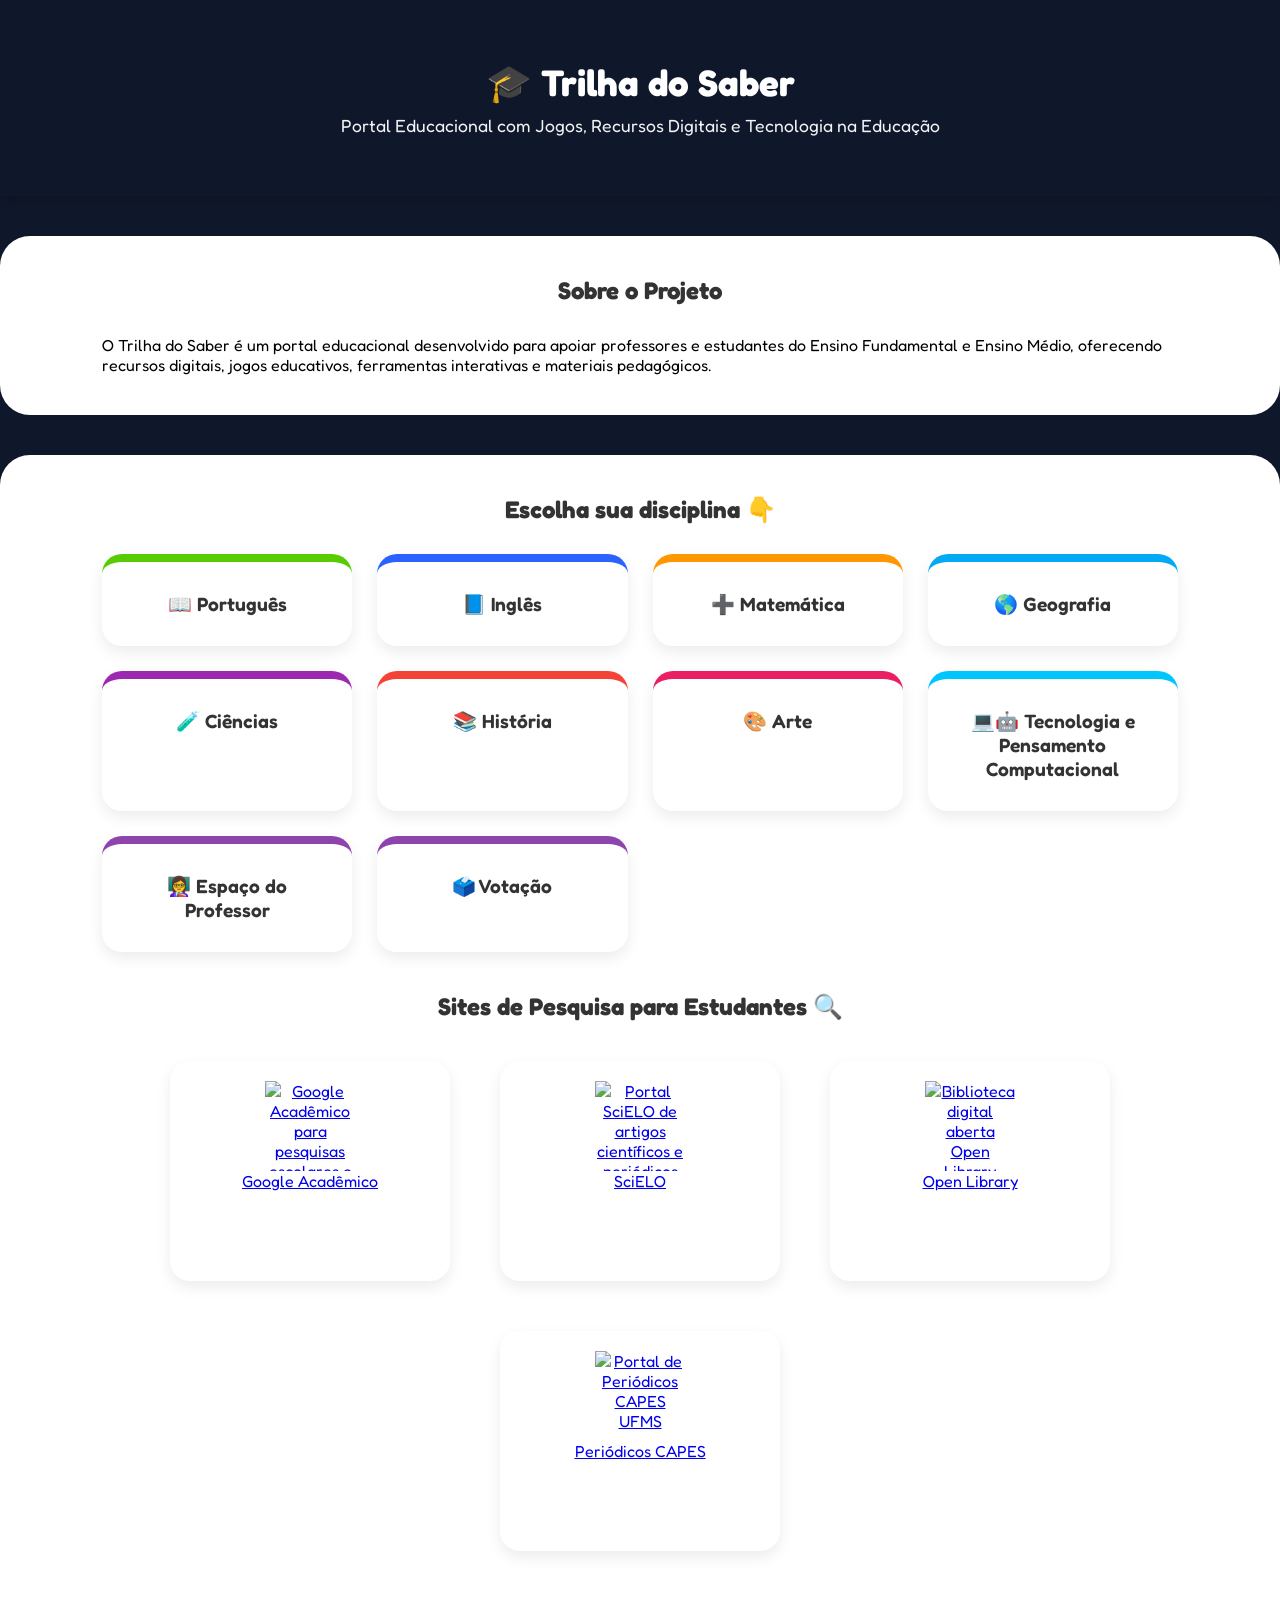
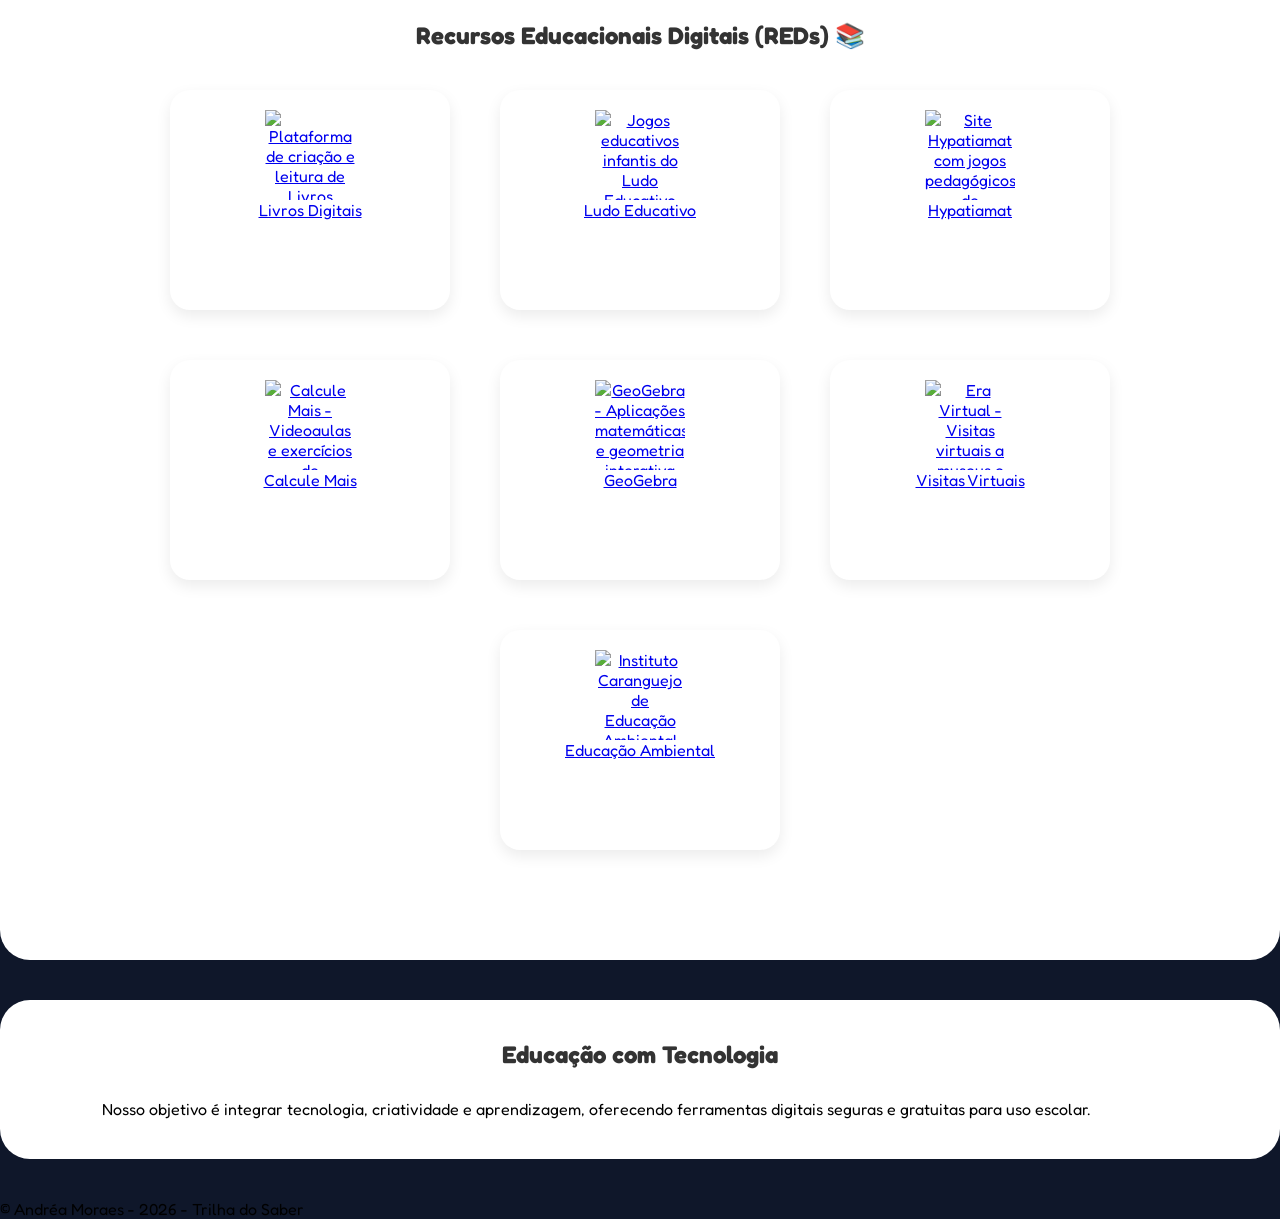
==== commit d9d0aeb3: "Update index.html" ====
--- a/index.html
+++ b/index.html
@@ -6,7 +6,7 @@
     <meta name="viewport" content="width=device-width, initial-scale=1.0">
 
     <title>Trilha do Saber | Jogos Educativos e Recursos para Professores</title>
-
+<meta name="google-site-verification" content="DVYGMFW4J5Btw4F4HfM40LTyiskMbvhprFVZZ3JRuY4" />
     <meta name="description" content="Portal educacional Trilha do Saber com jogos educativos, recursos digitais e ferramentas interativas para Ensino Fundamental e Ensino Médio.">
     <meta name="keywords" content="ensino fundamental, ensino medio, jogos educativos, recursos digitais, tecnologia na educação, atividades escolares, portal educacional, materiais pedagogicos">
     <meta name="author" content="Andréa Moraes">
@@ -53,6 +53,7 @@
             <a href="arte.html" class="botao arte">🎨 Arte</a>
             <a href="tecnologia.html" class="botao tecnologia">💻🤖 Tecnologia e Pensamento Computacional</a>
             <a href="professor.html" class="botao professor">👩‍🏫 Espaço do Professor</a>
+            <a href="professor.html" class="botao professor">🗳️ Votação</a>
         </div>
 
         <h2>Sites de Pesquisa para Estudantes 🔍</h2>
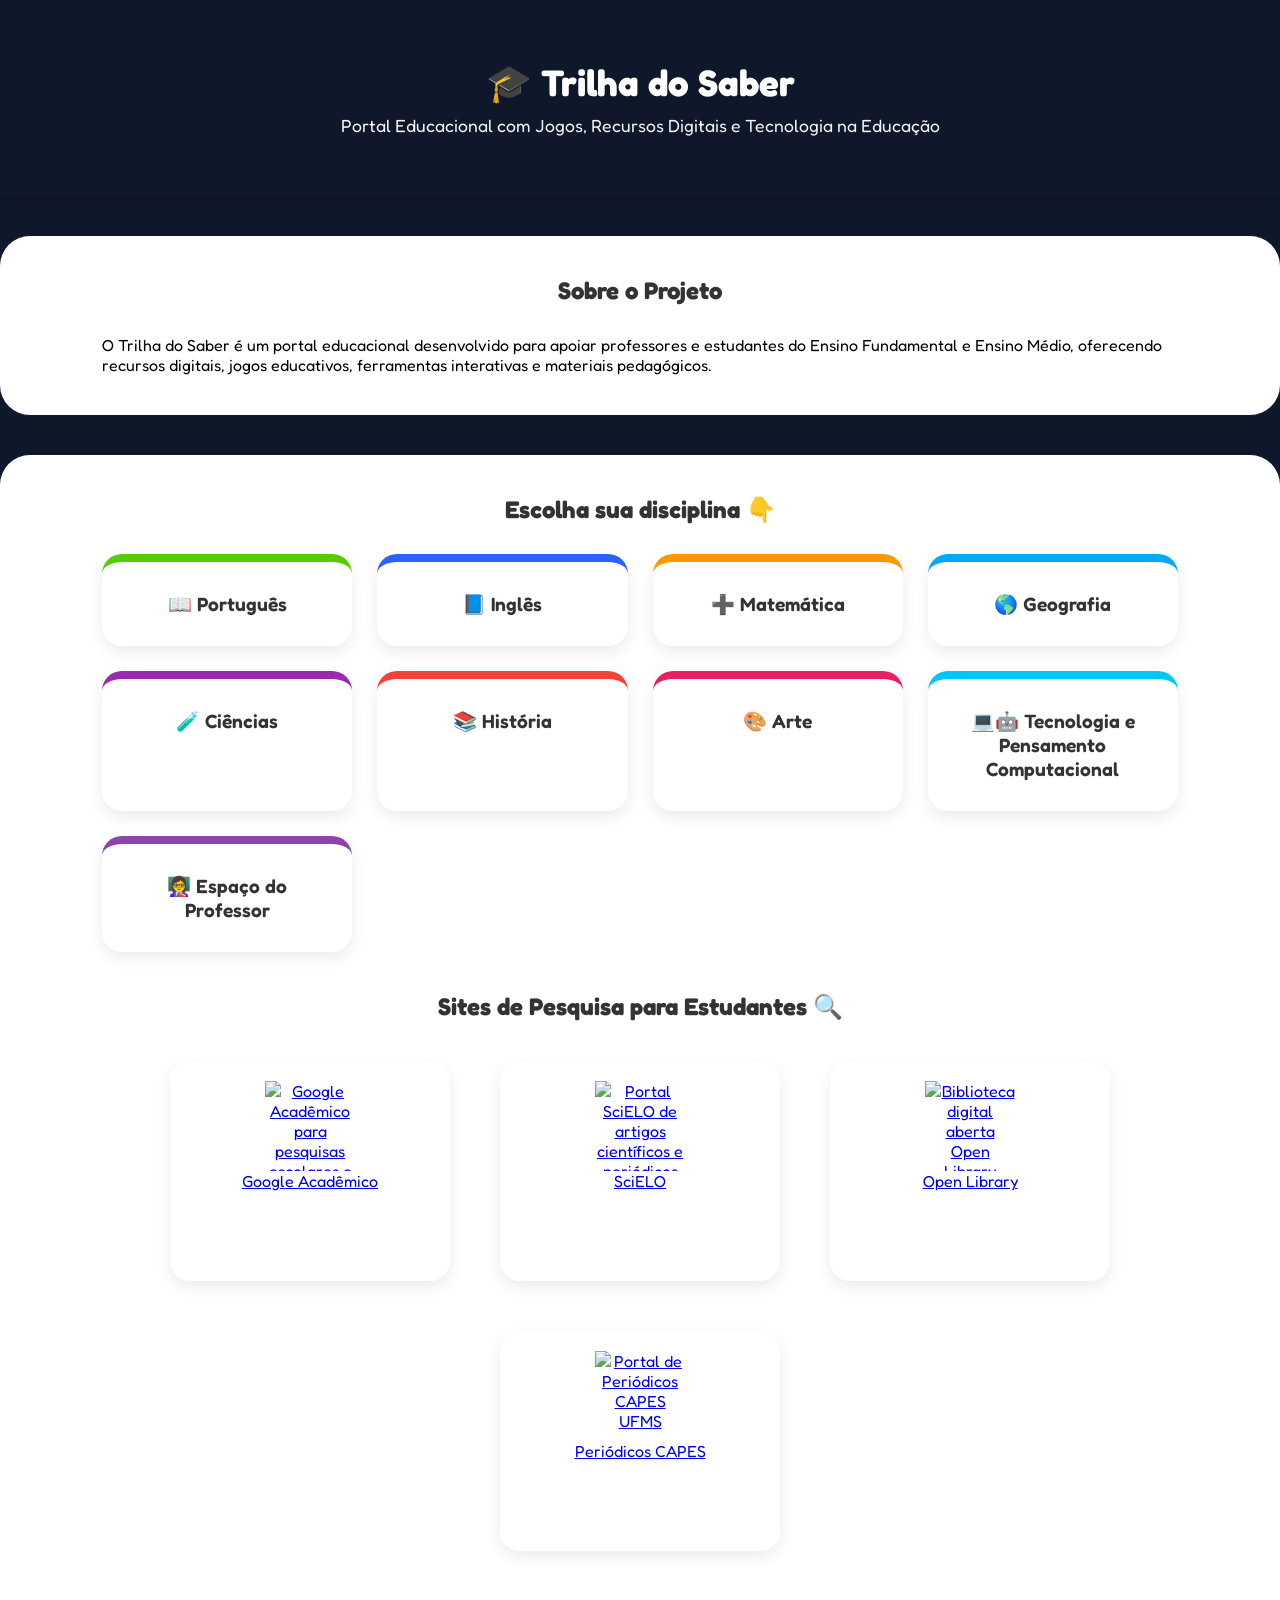
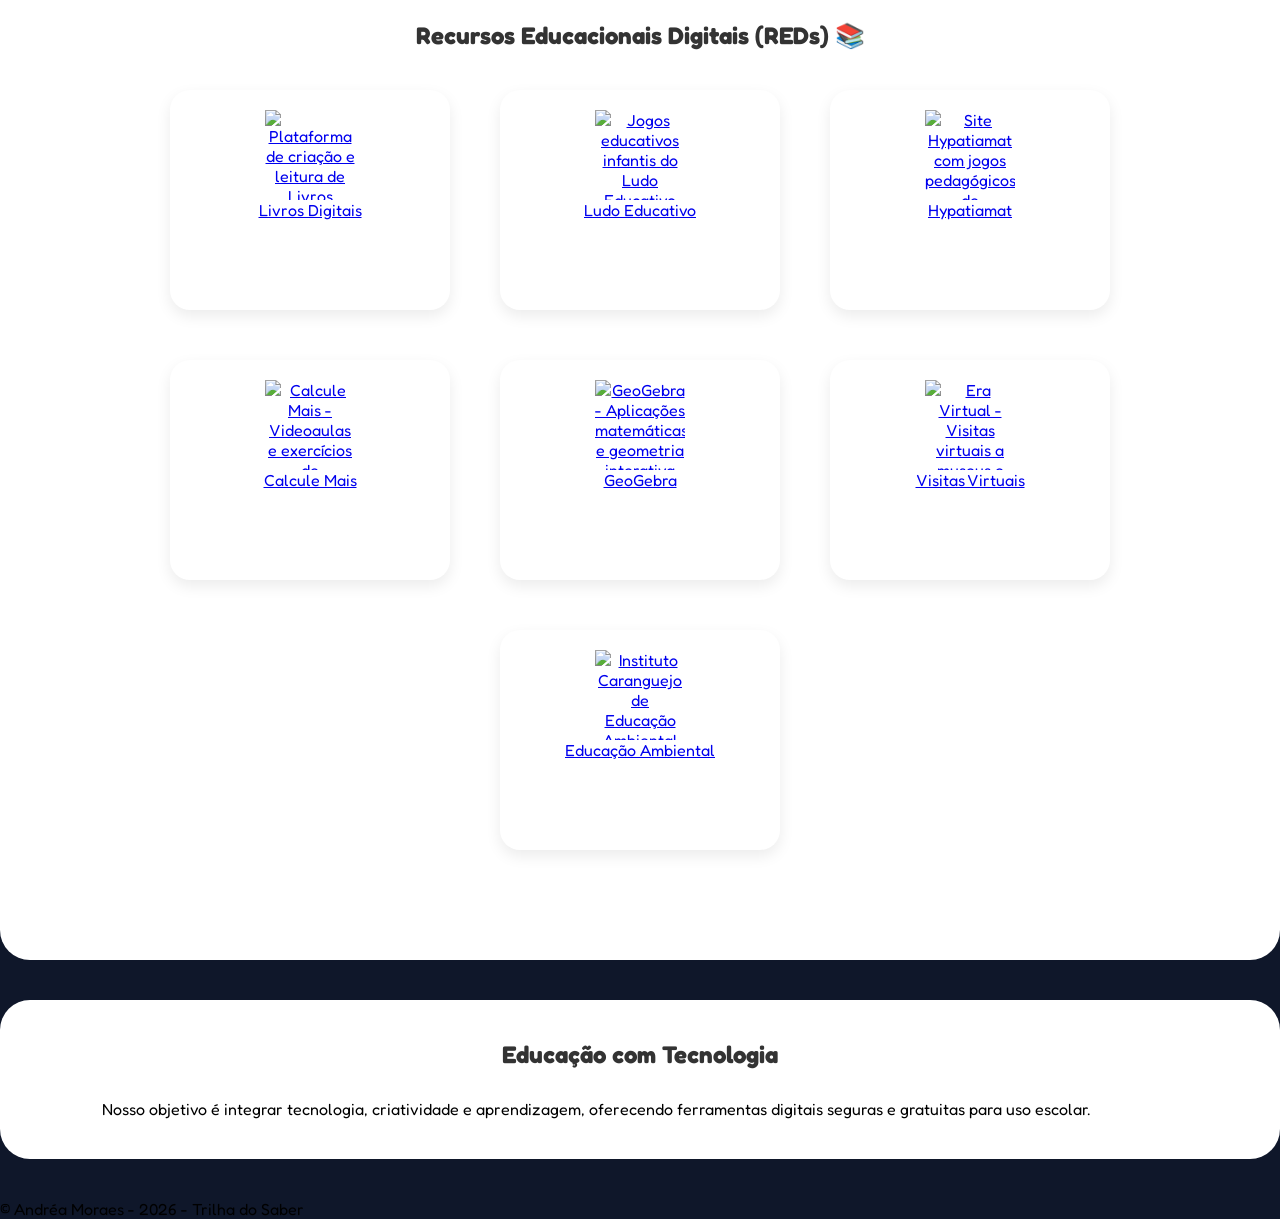
==== commit 46d781e6: "Update index.html" ====
--- a/index.html
+++ b/index.html
@@ -53,8 +53,7 @@
             <a href="arte.html" class="botao arte">🎨 Arte</a>
             <a href="tecnologia.html" class="botao tecnologia">💻🤖 Tecnologia e Pensamento Computacional</a>
             <a href="professor.html" class="botao professor">👩‍🏫 Espaço do Professor</a>
-            <a href="professor.html" class="botao professor">🗳️ Votação</a>
-        </div>
+       </div>
 
         <h2>Sites de Pesquisa para Estudantes 🔍</h2>
 
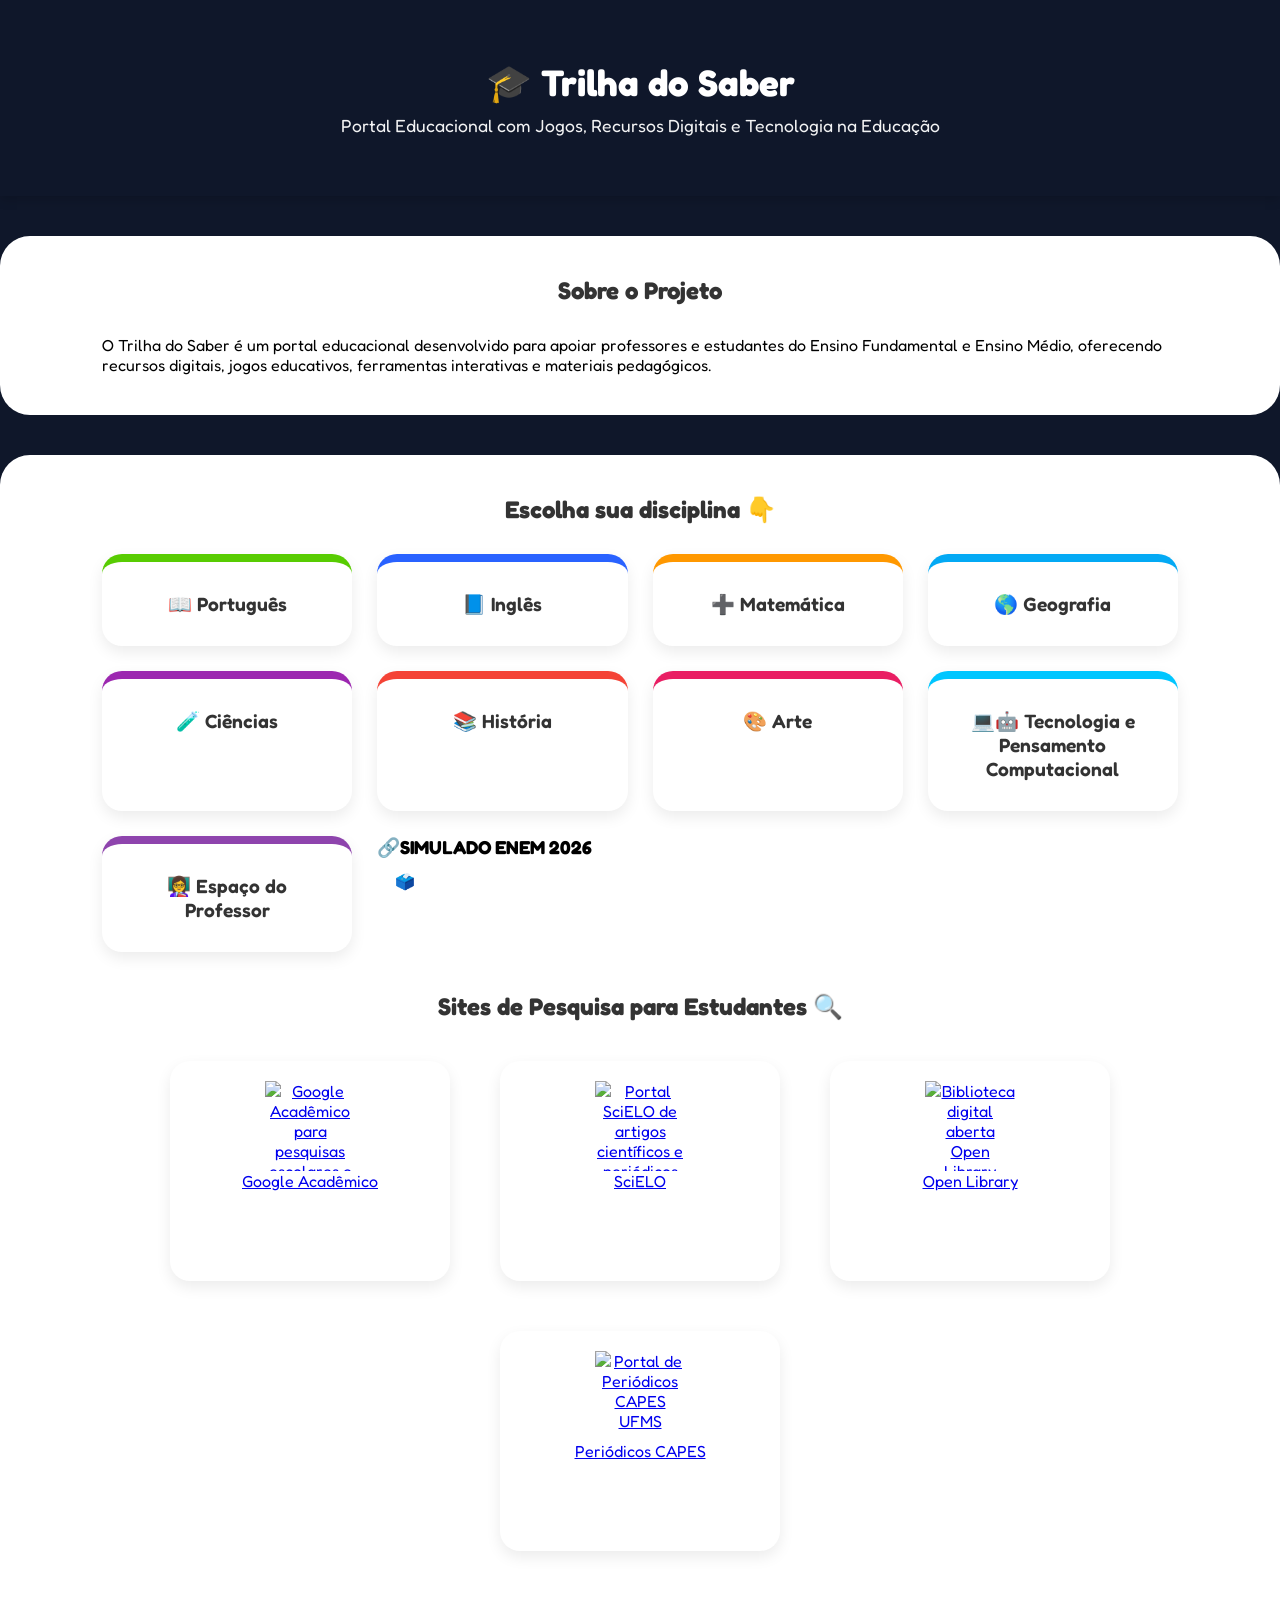
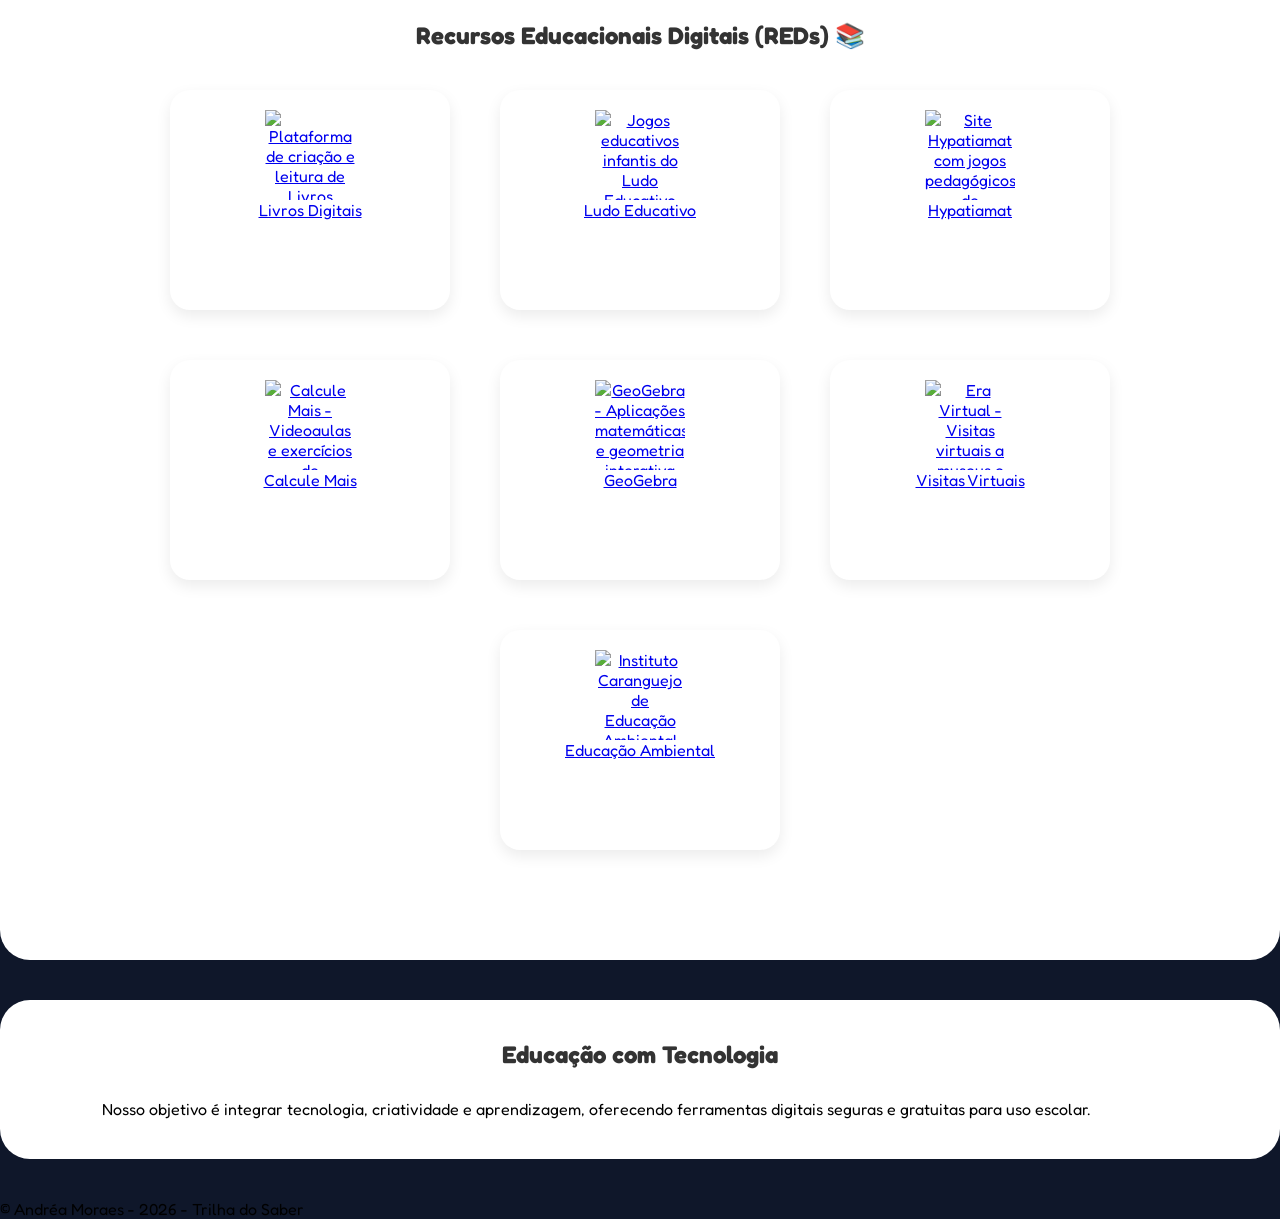
==== commit d988363d: "Update index.html" ====
--- a/index.html
+++ b/index.html
@@ -53,6 +53,25 @@
             <a href="arte.html" class="botao arte">🎨 Arte</a>
             <a href="tecnologia.html" class="botao tecnologia">💻🤖 Tecnologia e Pensamento Computacional</a>
             <a href="professor.html" class="botao professor">👩‍🏫 Espaço do Professor</a>
+
+<div class="categoria">
+
+    <h3>🔗SIMULADO ENEM 2026</h3>
+
+    <div class="links">
+
+        <a
+            href="https://cursoenemgratuito.com.br/simulados-sed-sc/"
+            target="_blank"
+            rel="noopener noreferrer">
+            🗳️ ACESSAR SIMULADO
+        </a>
+
+    </div>
+
+</div>
+            
+            
        </div>
 
         <h2>Sites de Pesquisa para Estudantes 🔍</h2>
--- a/style.css
+++ b/style.css
@@ -19,6 +19,7 @@
     --card-shadow: 0 6px 15px rgba(0,0,0,0.08);
 }
 
+
 /* =======================================================
    RESET
 ======================================================= */
@@ -34,6 +35,7 @@
     background: var(--bg);
 }
 
+
 /* =======================================================
    HEADER
 ======================================================= */
@@ -55,19 +57,48 @@
     opacity: 0.95;
 }
 
-/* cores dinâmicas do header */
-body.portugues header { background: var(--portugues); }
-body.matematica header { background: var(--matematica); }
-body.geografia header { background: var(--geografia); }
-body.ciencias header { background: var(--ciencias); }
-body.historia header { background: var(--historia); }
-body.arte header { background: var(--arte); }
-body.ingles header { background: var(--ingles); }
+
+/* =======================================================
+   CORES DINÂMICAS DO HEADER
+======================================================= */
+
+body.portugues header {
+    background: var(--portugues);
+}
+
+body.matematica header {
+    background: var(--matematica);
+}
+
+body.geografia header {
+    background: var(--geografia);
+}
+
+body.ciencias header {
+    background: var(--ciencias);
+}
+
+body.historia header {
+    background: var(--historia);
+}
+
+body.arte header {
+    background: var(--arte);
+}
+
+body.ingles header {
+    background: var(--ingles);
+}
+
 body.tecnologia header {
     background: linear-gradient(135deg, var(--tecnologia), #7ee8fa);
     color: #003344;
 }
-body.professor header { background: var(--professor); }
+
+body.professor header {
+    background: var(--professor);
+}
+
 
 /* =======================================================
    INTRO SEO
@@ -82,6 +113,7 @@
     line-height: 1.7;
     color: #555;
 }
+
 
 /* =======================================================
    SEÇÕES
@@ -100,6 +132,7 @@
     color: var(--text-dark);
 }
 
+
 /* =======================================================
    GRID DISCIPLINAS
 ======================================================= */
@@ -111,7 +144,11 @@
     margin-bottom: 40px;
 }
 
-/* BOTÃO PRINCIPAL */
+
+/* =======================================================
+   BOTÃO PRINCIPAL
+======================================================= */
+
 .botao {
     display: block;
     background: #fff;
@@ -132,19 +169,52 @@
     box-shadow: 0 12px 25px rgba(0,0,0,0.15);
 }
 
-/* faixas coloridas */
-.portugues { border-top: 8px solid var(--portugues); }
-.matematica { border-top: 8px solid var(--matematica); }
-.geografia { border-top: 8px solid var(--geografia); }
-.ciencias { border-top: 8px solid var(--ciencias); }
-.historia { border-top: 8px solid var(--historia); }
-.arte { border-top: 8px solid var(--arte); }
-.ingles { border-top: 8px solid var(--ingles); }
-.tecnologia { border-top: 8px solid var(--tecnologia); }
-.professor { border-top: 8px solid var(--professor); }
+
+/* =======================================================
+   FAIXAS COLORIDAS
+======================================================= */
+
+.portugues {
+    border-top: 8px solid var(--portugues);
+}
+
+/* Alterado para não afetar o body.matematica */
+.botao.matematica {
+    border-top: 8px solid var(--matematica);
+}
+
+.geografia {
+    border-top: 8px solid var(--geografia);
+}
+
+.ciencias {
+    border-top: 8px solid var(--ciencias);
+}
+
+.historia {
+    border-top: 8px solid var(--historia);
+}
+
+.arte {
+    border-top: 8px solid var(--arte);
+}
+
+.ingles {
+    border-top: 8px solid var(--ingles);
+}
+
+.tecnologia {
+    border-top: 8px solid var(--tecnologia);
+}
+
+.professor {
+    border-top: 8px solid var(--professor);
+}
+
 
 /* =======================================================
    LINKS
+   REGRA GERAL DAS OUTRAS DISCIPLINAS
 ======================================================= */
 
 .links {
@@ -163,41 +233,209 @@
     transition: .3s;
 }
 
-/* =======================================================
-   CORES DOS LINKS POR MATÉRIA (SIMPLIFICADO)
-======================================================= */
-
-body.portugues .links a { background: var(--portugues); }
-body.matematica .links a { background: var(--matematica); }
-body.geografia .links a { background: var(--geografia); }
-body.ciencias .links a { background: var(--ciencias); }
-body.historia .links a { background: var(--historia); }
-body.arte .links a { background: var(--arte); }
-body.ingles .links a { background: var(--ingles); }
-body.tecnologia .links a { background: var(--tecnologia); }
-body.professor .links a { background: var(--professor); }
-
-/* hover global */
+
+/* =======================================================
+   CORES DOS LINKS POR MATÉRIA
+======================================================= */
+
+body.portugues .links a {
+    background: var(--portugues);
+}
+
+body.matematica .links a {
+    background: var(--matematica);
+}
+
+body.geografia .links a {
+    background: var(--geografia);
+}
+
+body.ciencias .links a {
+    background: var(--ciencias);
+}
+
+body.historia .links a {
+    background: var(--historia);
+}
+
+body.arte .links a {
+    background: var(--arte);
+}
+
+body.ingles .links a {
+    background: var(--ingles);
+}
+
+body.tecnologia .links a {
+    background: var(--tecnologia);
+}
+
+body.professor .links a {
+    background: var(--professor);
+}
+
+
+/* =======================================================
+   HOVER GLOBAL
+======================================================= */
+
 .links a:hover {
     filter: brightness(0.85);
 }
 
-/* =======================================================
-   CATEGORIAS (MATEMÁTICA EXEMPLO)
+
+/* =======================================================
+   MATEMÁTICA
+   CATEGORIAS EM COLUNAS
+======================================================= */
+
+body.matematica {
+    background: #f4f7fb;
+    padding: 40px;
+}
+
+/* TÍTULO */
+body.matematica > h1 {
+    text-align: center;
+    color: #000;
+    margin-bottom: 40px;
+}
+
+/* =======================================================
+   CATEGORIAS
 ======================================================= */
 
 body.matematica .categoria {
+    display: inline-block;
+    vertical-align: top;
+
+    width: calc(33.333% - 22px);
+
+    margin-right: 25px;
+    margin-bottom: 30px;
+
+    padding: 25px;
+
     background: #fff;
-    padding: 30px;
+
     border-radius: 20px;
-    box-shadow: 0 10px 25px rgba(0,0,0,.08);
-    margin-bottom: 30px;
-}
-
-/* cores internas */
-body.matematica .categoria.jogos { border-top: 8px solid var(--matematica); }
-body.matematica .categoria.tabuada { border-top: 8px solid #4caf50; }
-body.matematica .categoria.sequencia { border-top: 8px solid #2196f3; }
+
+    border-top: 8px solid #ff9800;
+
+    box-shadow: 0 10px 25px rgba(0,0,0,0.08);
+
+    text-align: left;
+}
+
+/* Última coluna sem margem */
+body.matematica .categoria:nth-of-type(3) {
+    margin-right: 0;
+}
+
+/* =======================================================
+   TÍTULO DAS CATEGORIAS
+======================================================= */
+
+body.matematica .categoria h3 {
+    text-align: center;
+    margin-bottom: 20px;
+    color: #333;
+    font-size: 20px;
+}
+
+/* =======================================================
+   BOTÕES
+   UM ABAIXO DO OUTRO
+======================================================= */
+
+body.matematica .categoria .links {
+    display: flex;
+    flex-direction: column;
+    gap: 10px;
+}
+
+/* Cada botão ocupa toda a coluna */
+body.matematica .categoria .links a {
+    display: block;
+    width: 100%;
+
+    padding: 12px 15px;
+
+    border-radius: 15px;
+
+    background: #ff9800;
+    color: #fff;
+
+    text-decoration: none;
+    font-weight: 600;
+
+    text-align: center;
+
+    transition: 0.3s;
+}
+
+/* Efeito mouse */
+body.matematica .categoria .links a:hover {
+    background: #e68900;
+    transform: scale(1.02);
+}
+
+/* =======================================================
+   BOTÃO VOLTAR
+======================================================= */
+
+body.matematica .voltar {
+    display: block;
+    width: fit-content;
+
+    margin: 10px auto 0;
+
+    padding: 12px 22px;
+
+    background: #ff9800;
+    color: #fff;
+
+    text-decoration: none;
+
+    border-radius: 20px;
+
+    font-weight: 600;
+}
+
+/* =======================================================
+   TABLET
+======================================================= */
+
+@media (max-width: 1000px) {
+
+    body.matematica .categoria {
+        width: calc(50% - 15px);
+        margin-right: 20px;
+    }
+
+    body.matematica .categoria:nth-of-type(2n) {
+        margin-right: 0;
+    }
+}
+
+/* =======================================================
+   CELULAR
+======================================================= */
+
+@media (max-width: 650px) {
+
+    body.matematica {
+        padding: 20px;
+    }
+
+    body.matematica .categoria {
+        display: block;
+        width: 100%;
+        margin-right: 0;
+        margin-bottom: 25px;
+    }
+}
+
 
 /* =======================================================
    CARDS
@@ -215,11 +453,17 @@
 .card {
     width: 280px;
     min-height: 220px;
+
     background: #fff;
+
     border-radius: 20px;
+
     padding: 20px;
-    text-align: center;
+
+    text-align: center;
+
     box-shadow: var(--card-shadow);
+
     display: flex;
     flex-direction: column;
     align-items: center;
@@ -240,11 +484,12 @@
     margin-bottom: 10px;
 }
 
-.card img{
+.card img {
     width: 90px !important;
     height: 90px !important;
     object-fit: contain;
 }
+
 
 /* =======================================================
    MAPAS
@@ -259,23 +504,30 @@
 
 .card-mapa {
     background: #fff;
+
     padding: 15px;
+
     border-radius: 15px;
+
     box-shadow: 0 8px 20px rgba(0,0,0,0.08);
+
     width: 300px;
-    text-align: center;
+
+    text-align: center;
+
     transition: 0.3s;
 }
 
 .card-mapa:hover {
     transform: translateY(-8px);
+
     box-shadow: 0 15px 30px rgba(0,0,0,0.18);
 }
 
 .card-mapa img {
     width: 100%;
+
     border-radius: 10px;
+
     margin-bottom: 10px;
 }
-
-/*
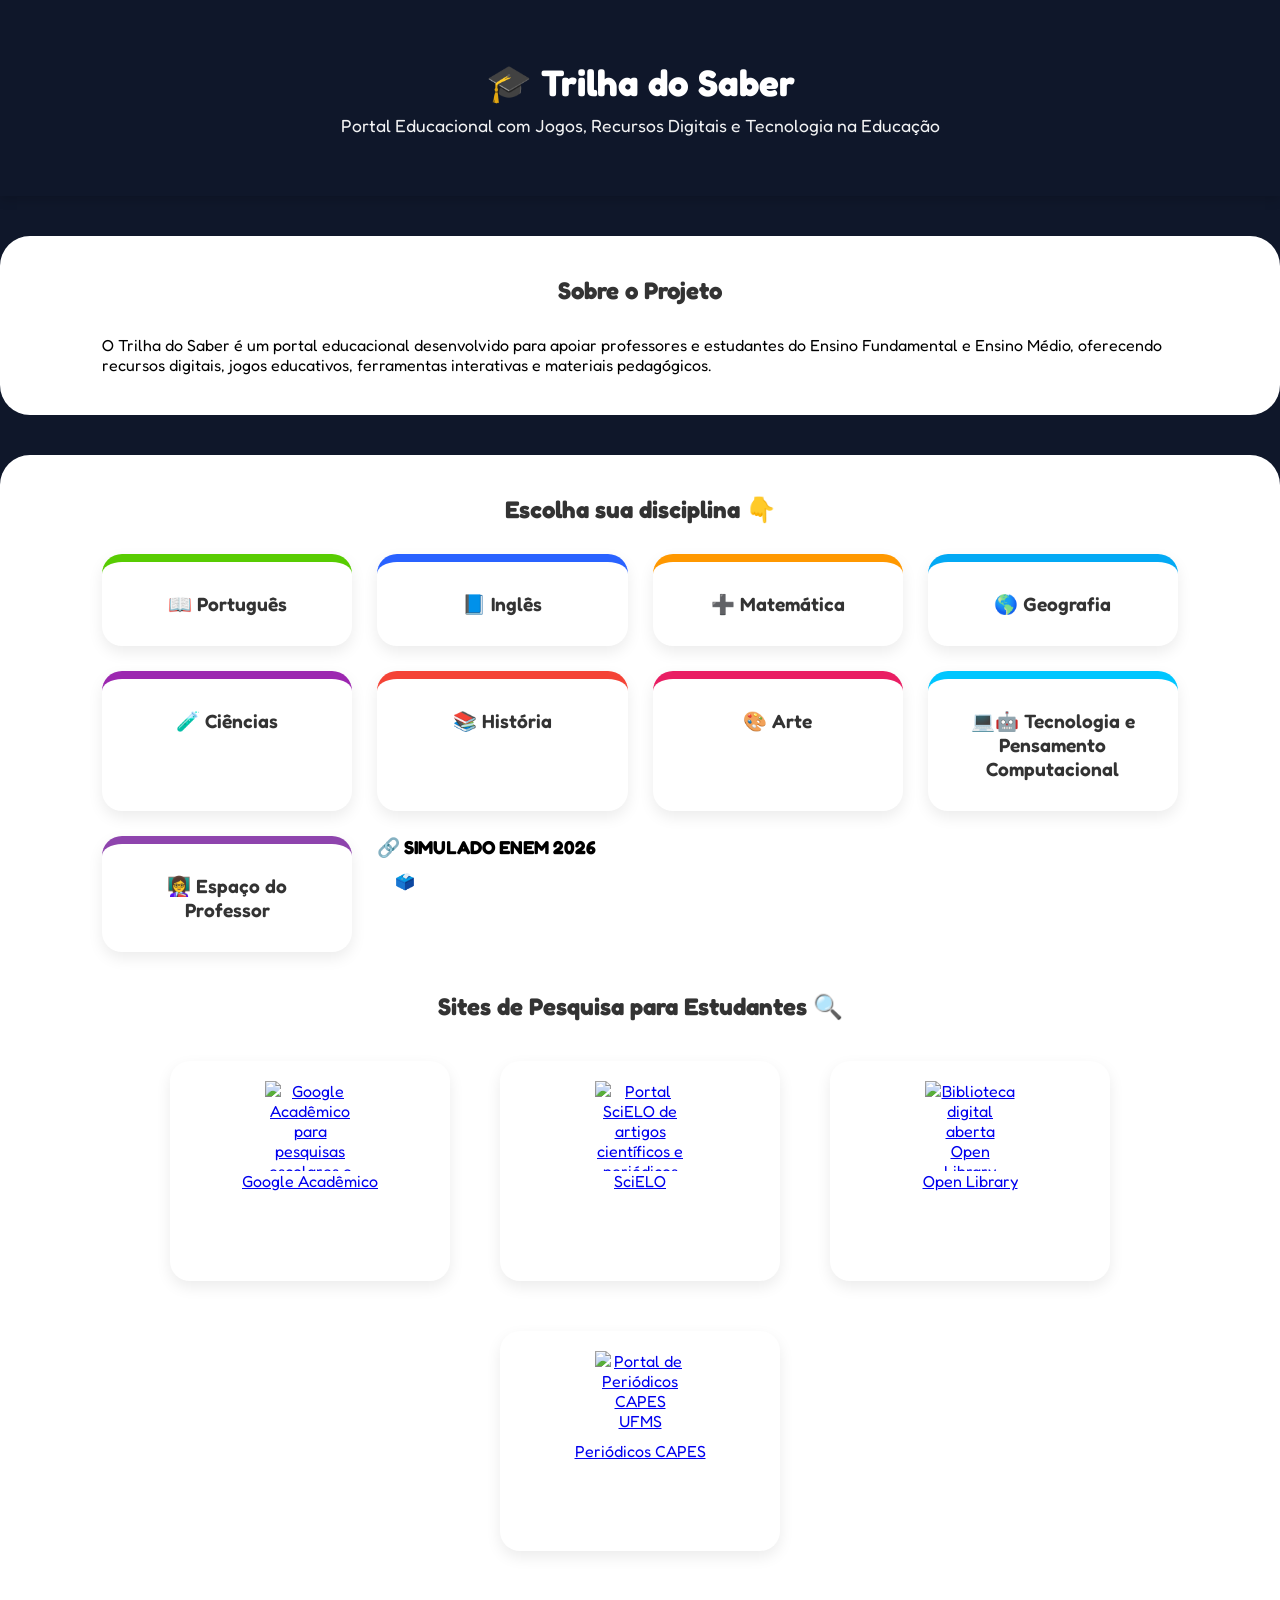
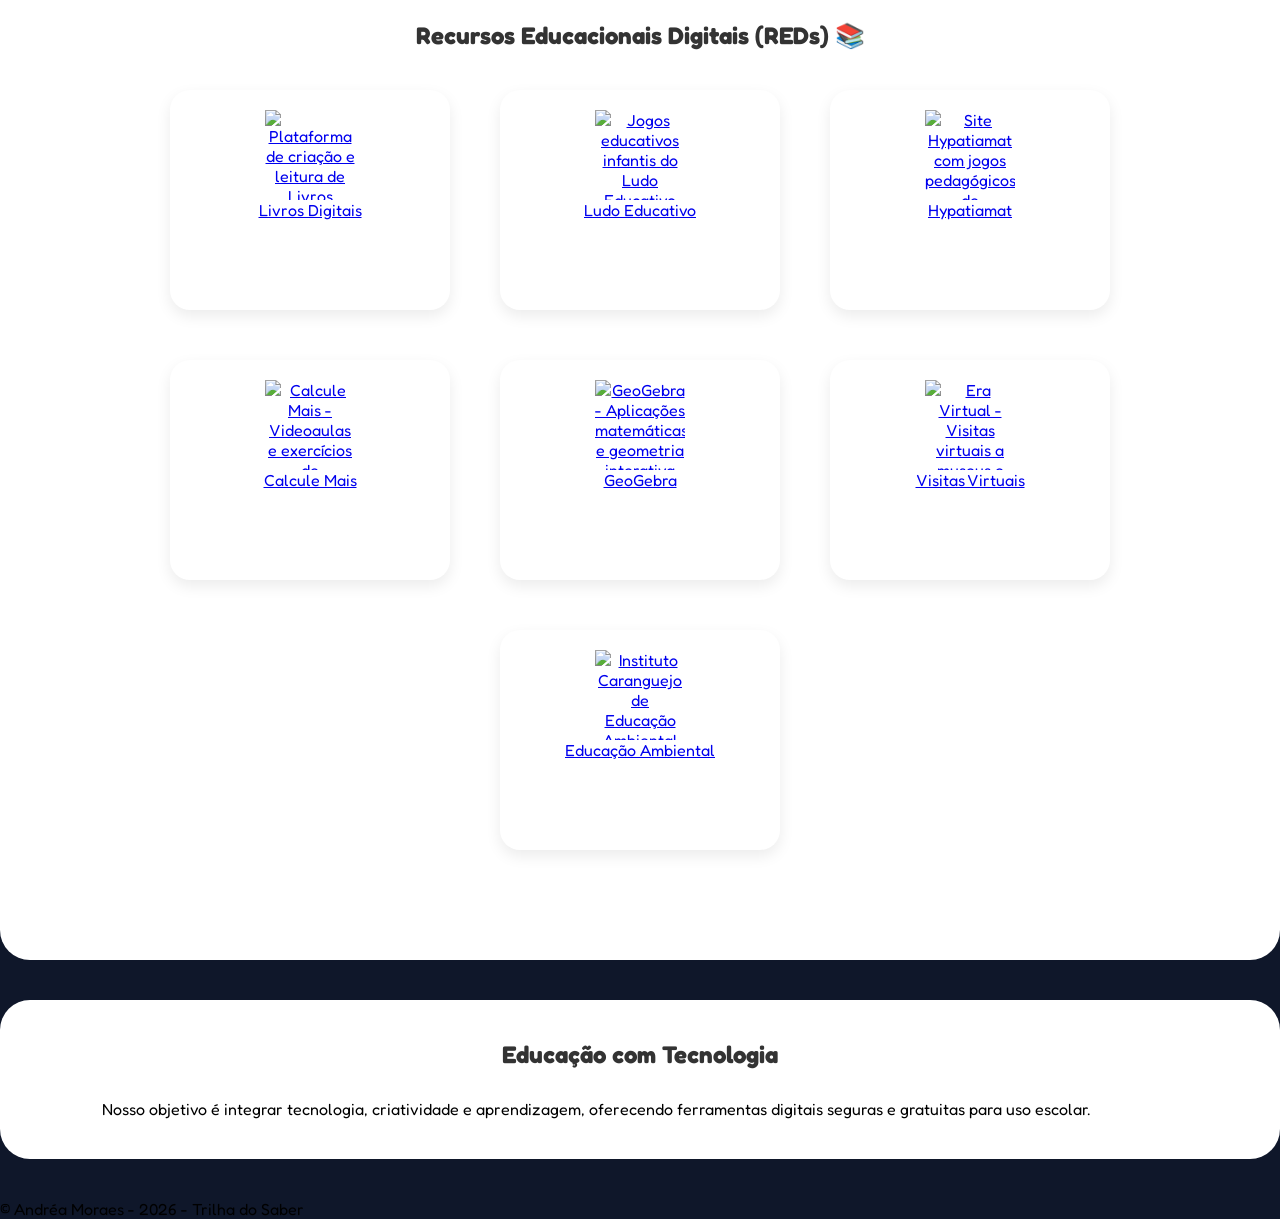
==== commit 68b13b5a: "Update index.html" ====
--- a/index.html
+++ b/index.html
@@ -56,17 +56,15 @@
 
 <div class="categoria">
 
-    <h3>🔗SIMULADO ENEM 2026</h3>
+    <h3>🔗 SIMULADO ENEM 2026</h3>
 
     <div class="links">
-
         <a
             href="https://cursoenemgratuito.com.br/simulados-sed-sc/"
             target="_blank"
             rel="noopener noreferrer">
             🗳️ ACESSAR SIMULADO
         </a>
-
     </div>
 
 </div>
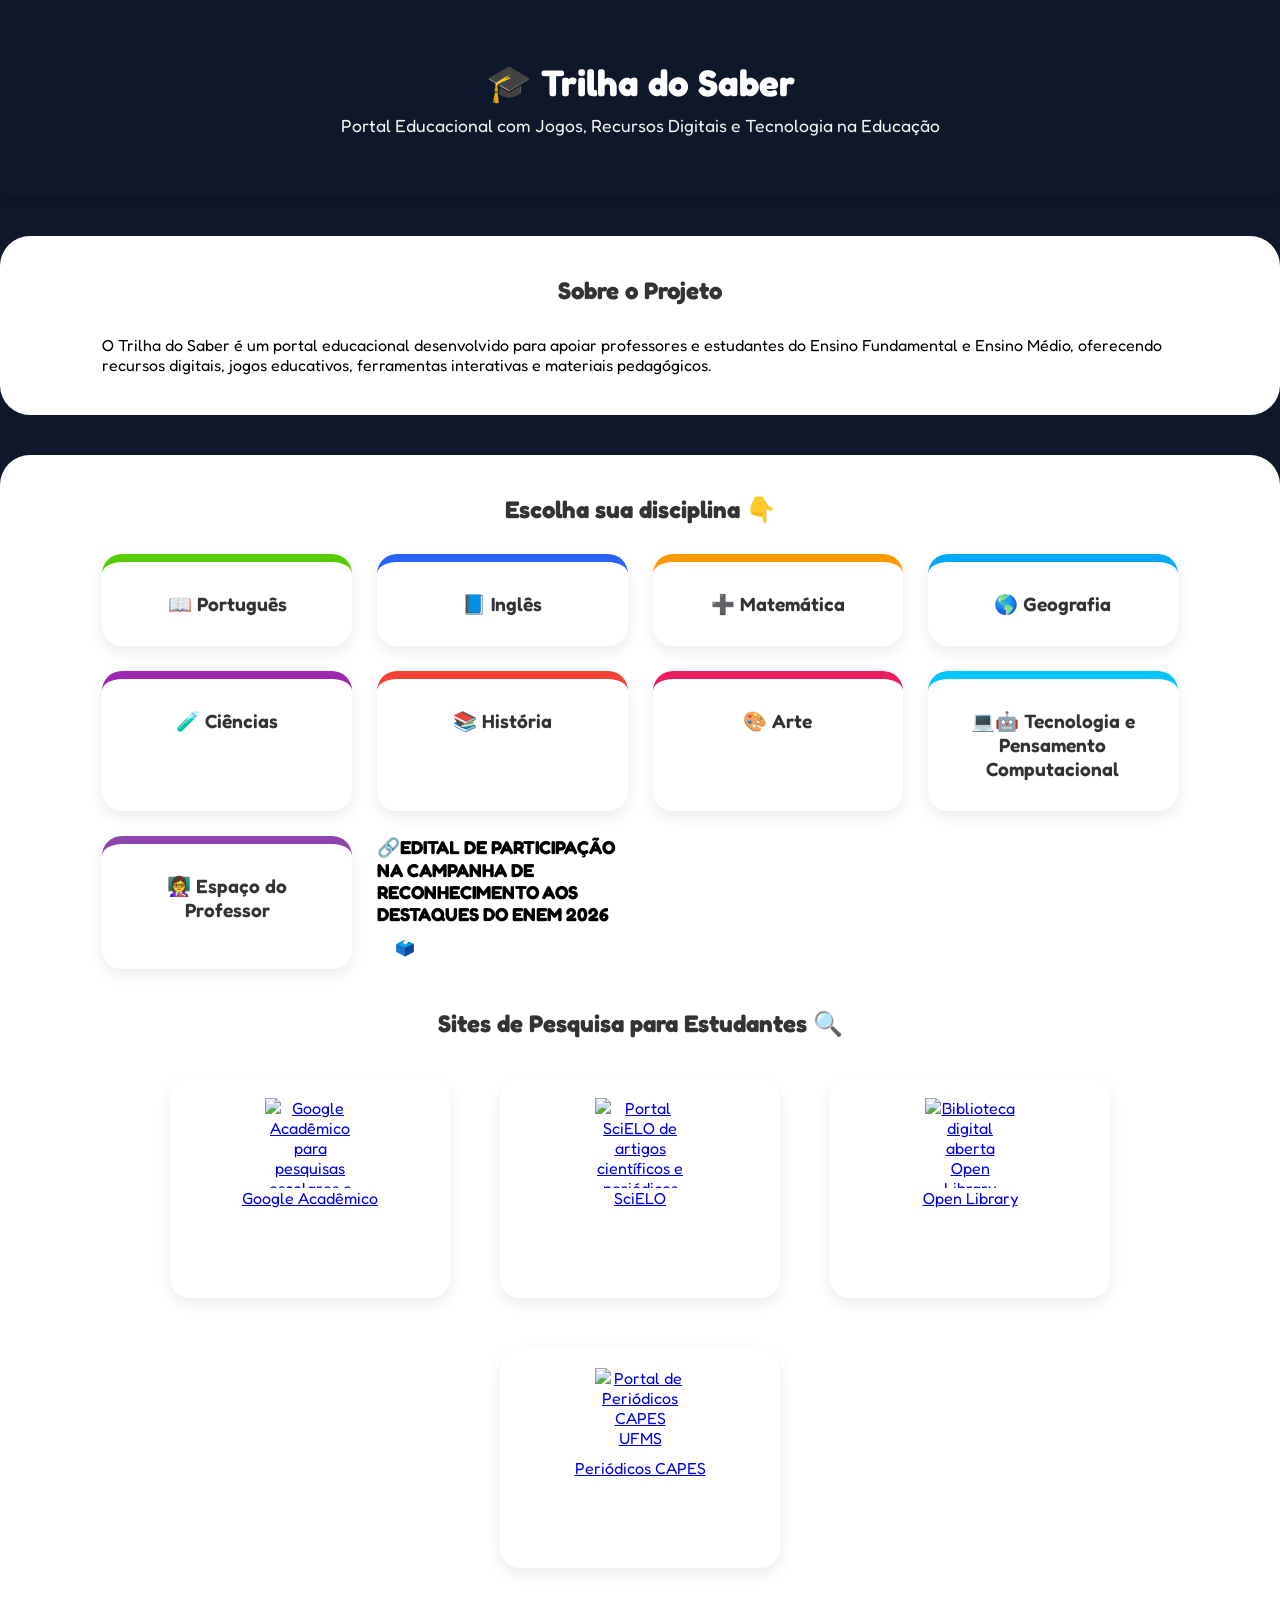
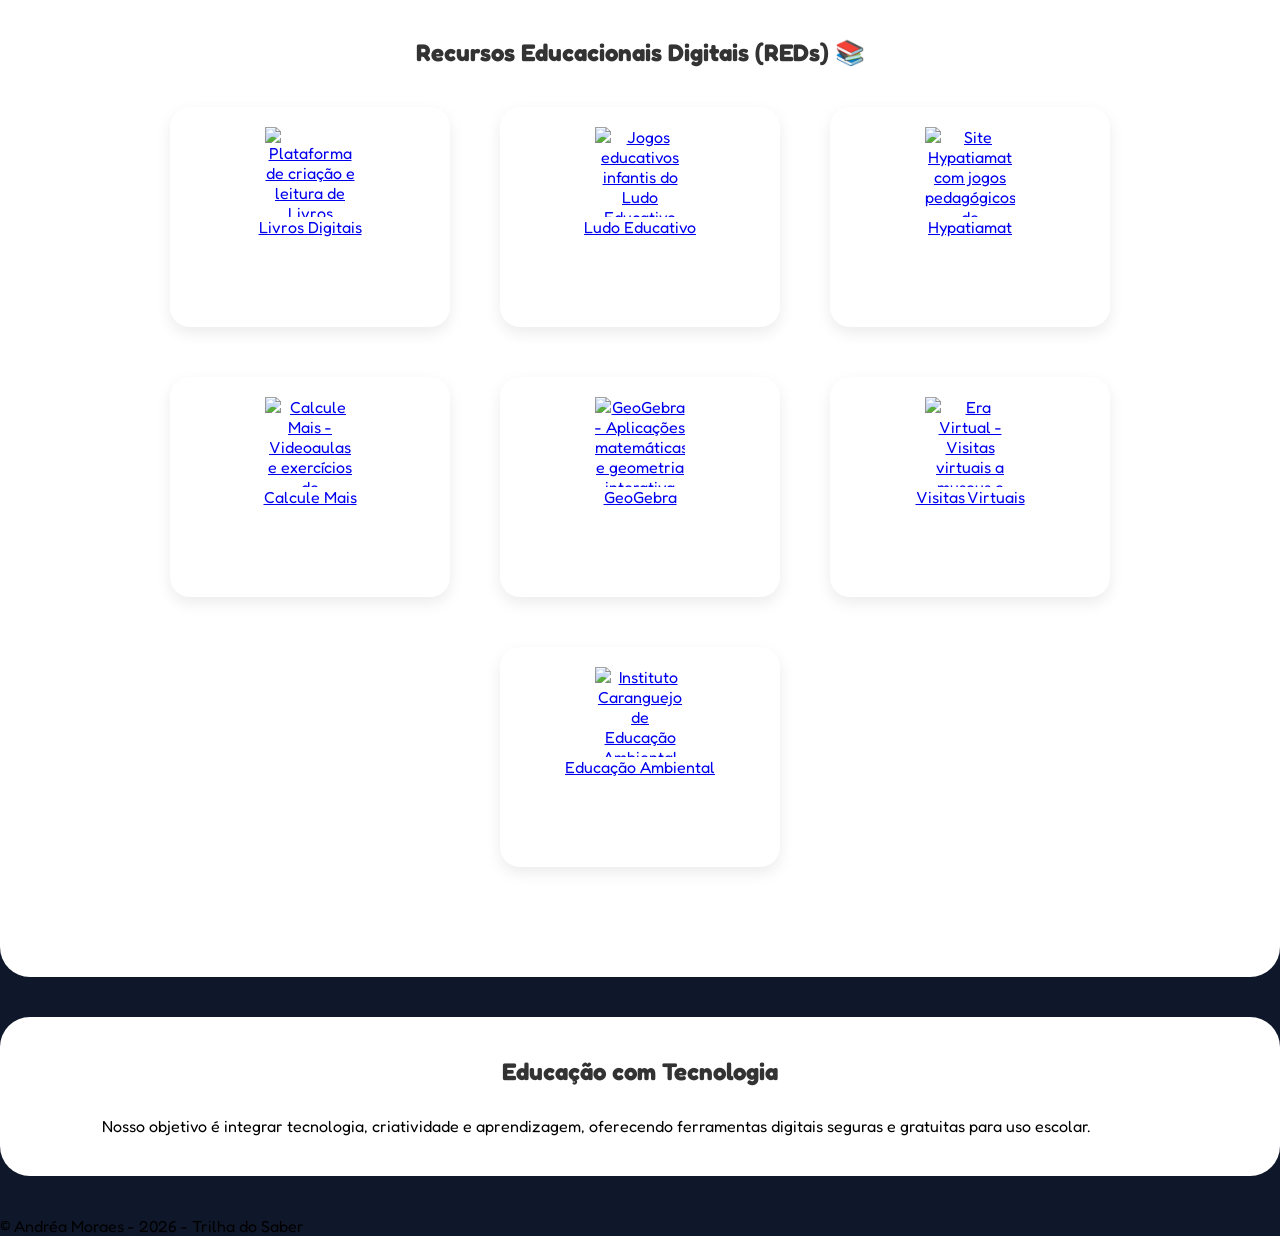
==== commit 62eecb7b: "Update index.html" ====
--- a/index.html
+++ b/index.html
@@ -56,14 +56,14 @@
 
 <div class="categoria">
 
-    <h3>🔗 SIMULADO ENEM 2026</h3>
+    <h3>🔗EDITAL DE PARTICIPAÇÃO NA CAMPANHA DE RECONHECIMENTO AOS DESTAQUES DO ENEM 2026 </h3>
 
     <div class="links">
         <a
-            href="https://cursoenemgratuito.com.br/simulados-sed-sc/"
+            href="https://forms.gle/rJZkZvik4Yn4Qak56  "
             target="_blank"
             rel="noopener noreferrer">
-            🗳️ ACESSAR SIMULADO
+            🗳️ ACESSAR INSCRIÇÃO
         </a>
     </div>
 
